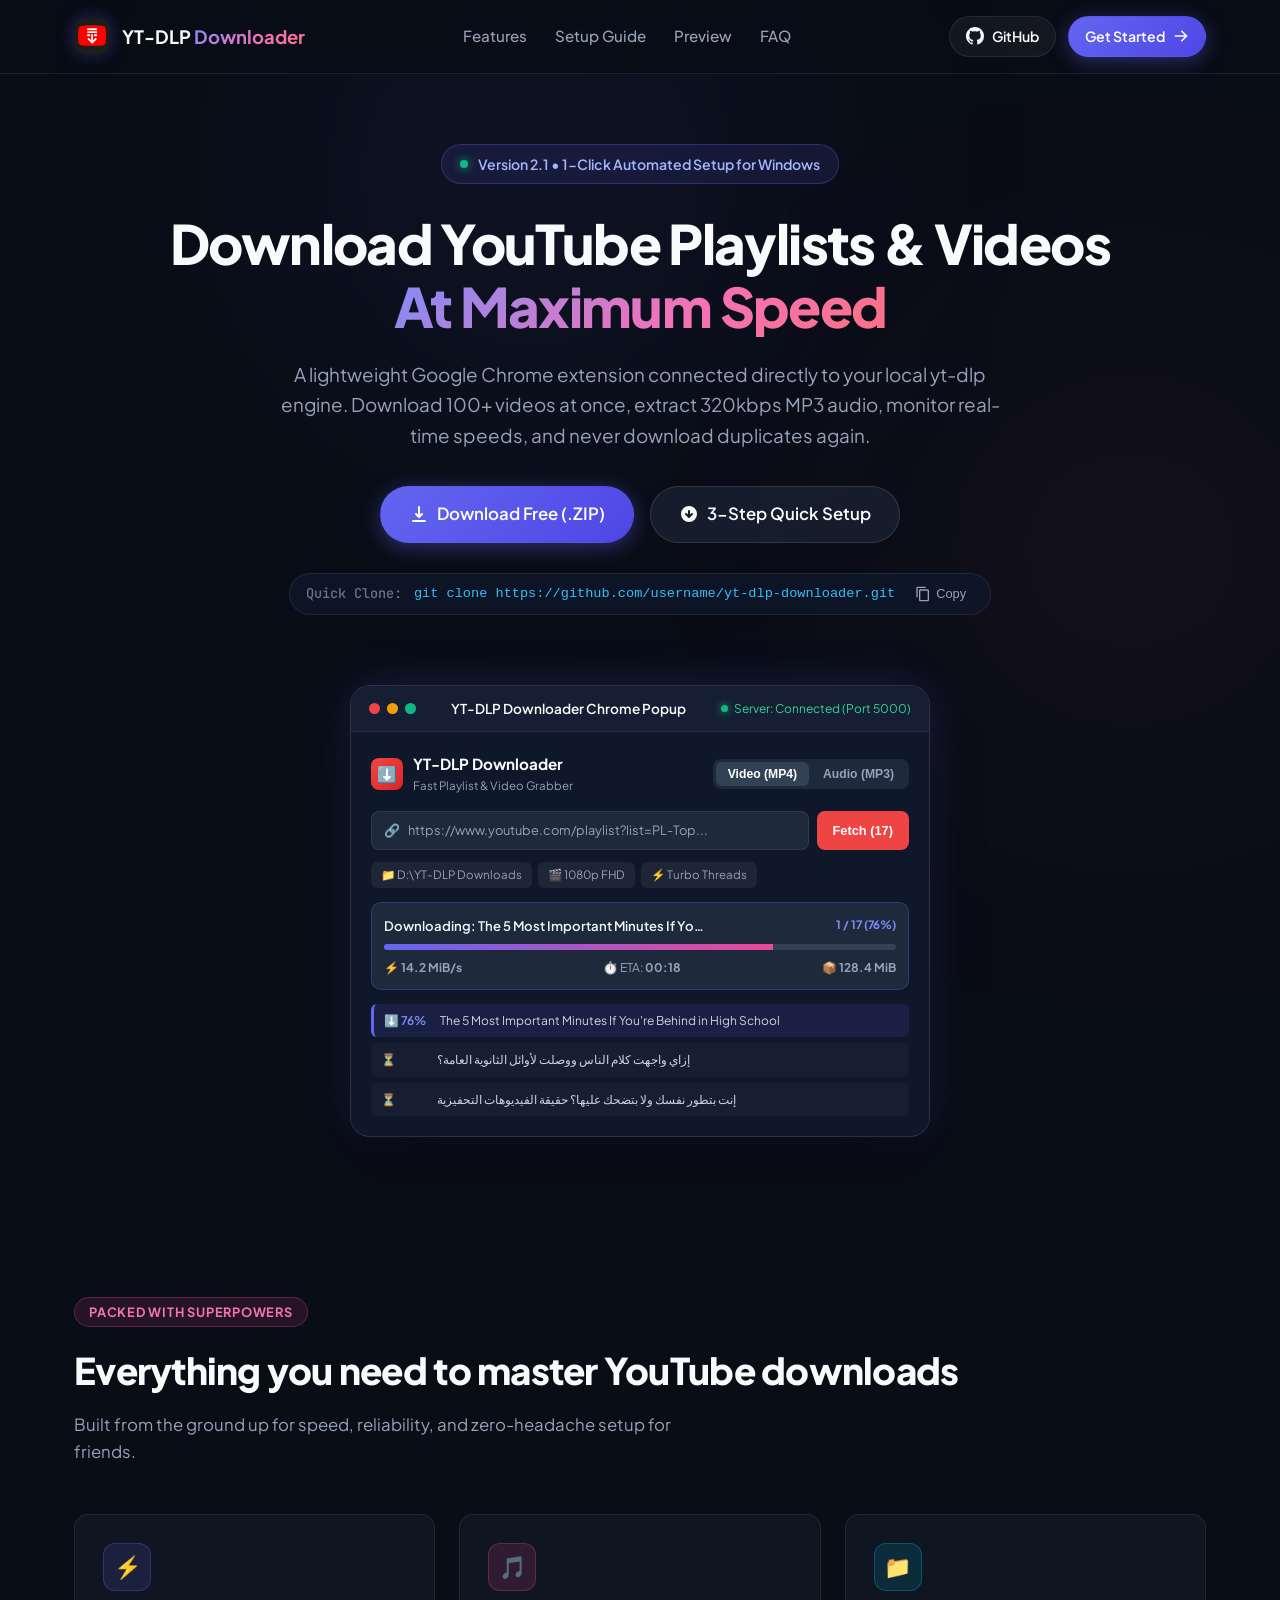
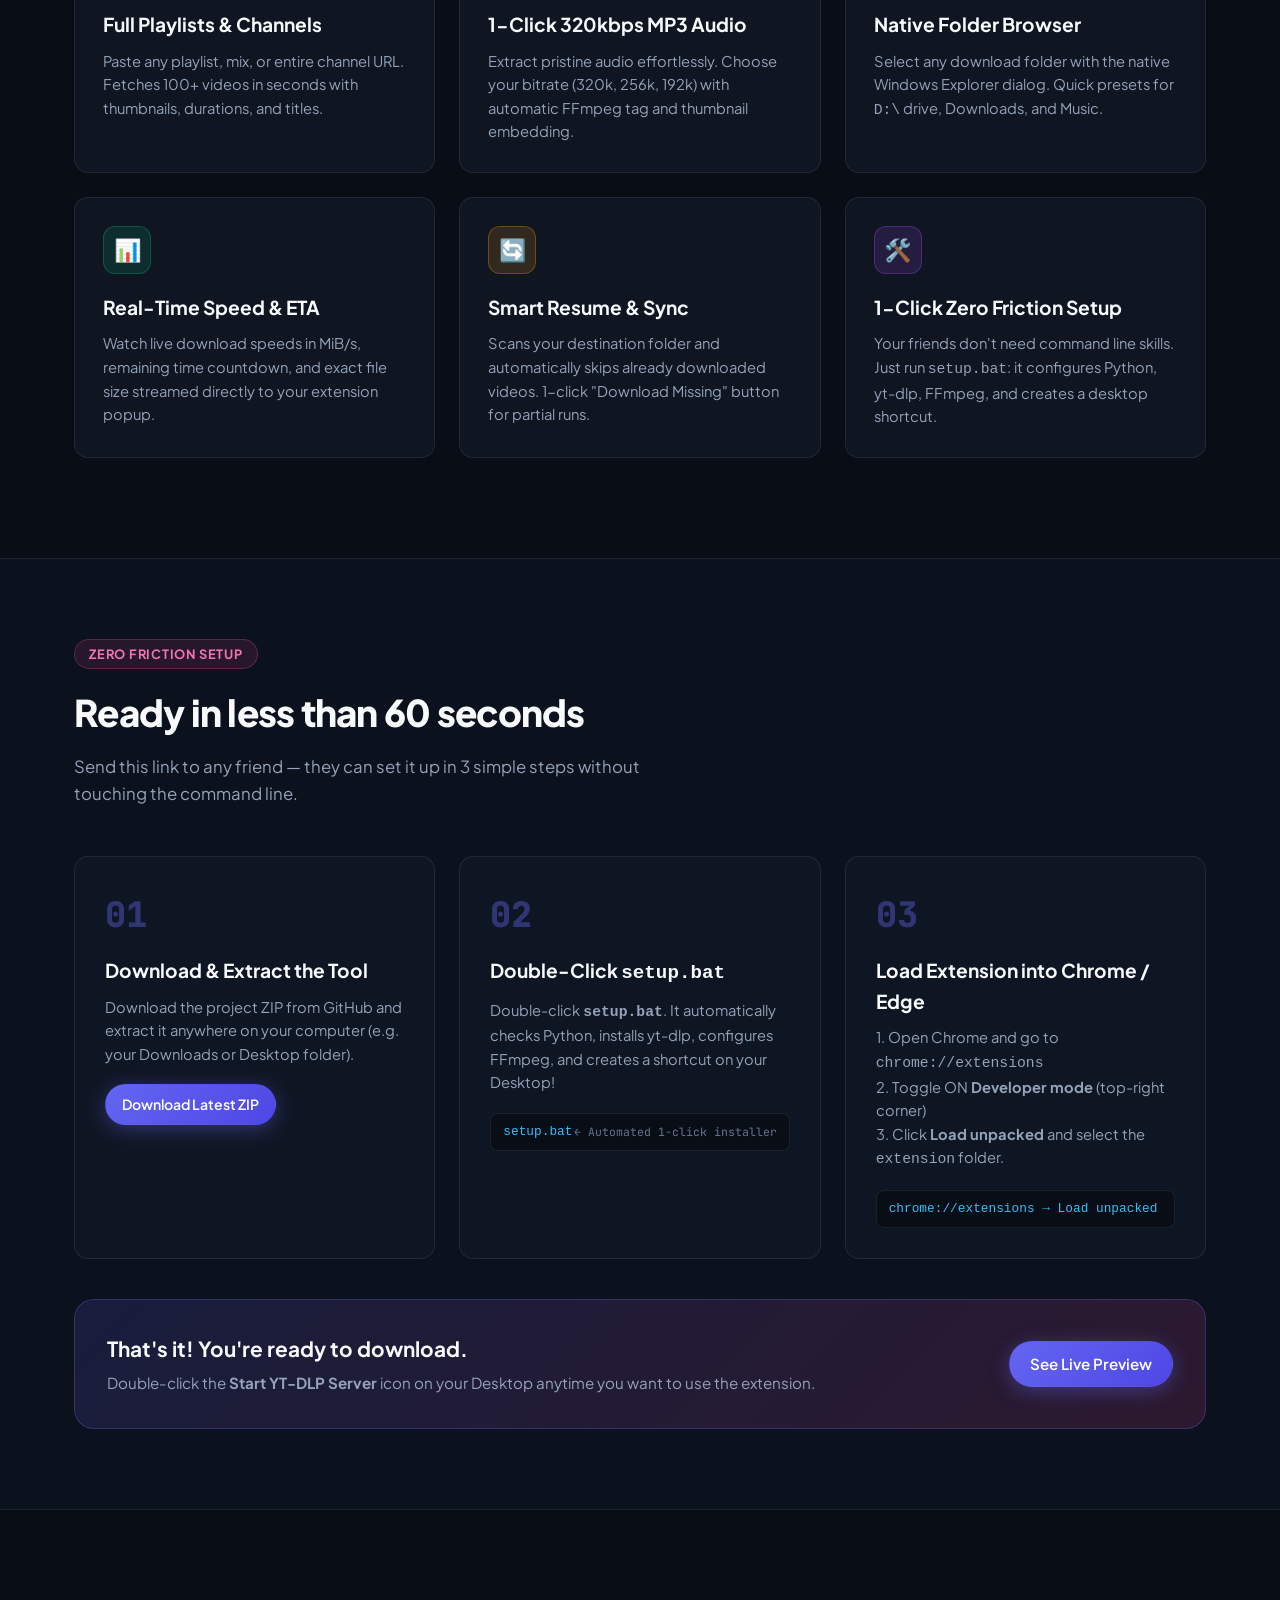
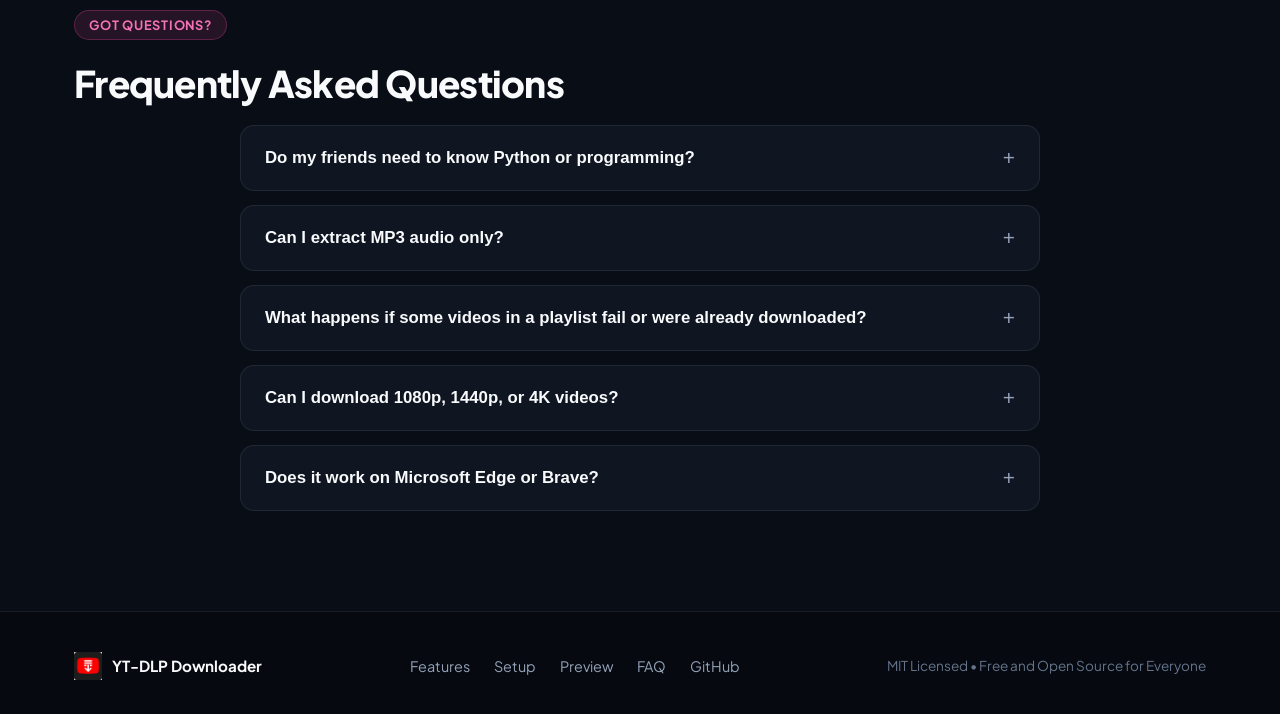
==== website/index.html @ 67b64a3f "feat: Initial release v2.1 with 1-click setup and landing page" ====
<!DOCTYPE html>
<html lang="en">
<head>
  <meta charset="UTF-8">
  <meta name="viewport" content="width=device-width, initial-scale=1.0">
  <title>YT-DLP Downloader - Fast YouTube Playlist & Video Grabber</title>
  <meta name="description" content="A powerful Chrome extension paired with yt-dlp. Single-click audio extraction, 4K video quality, live speed indicators, and smart playlist sync.">
  <link rel="icon" type="image/png" href="assets/logo.png">
  <link rel="preconnect" href="https://fonts.googleapis.com">
  <link rel="preconnect" href="https://fonts.gstatic.com" crossorigin>
  <link href="https://fonts.googleapis.com/css2?family=Plus+Jakarta+Sans:wght@400;500;600;700;800&family=JetBrains+Mono:wght@400;500;600&display=swap" rel="stylesheet">
  <link rel="stylesheet" href="style.css">
</head>
<body>

  <!-- Background Glow FX -->
  <div class="bg-glow bg-glow-1"></div>
  <div class="bg-glow bg-glow-2"></div>

  <!-- Navigation Bar -->
  <header class="navbar">
    <div class="nav-container">
      <a href="#" class="brand">
        <img src="assets/logo.png" alt="YT-DLP Downloader Logo" class="brand-logo">
        <span class="brand-name">YT-DLP <span class="gradient-text">Downloader</span></span>
      </a>

      <nav class="nav-links">
        <a href="#features">Features</a>
        <a href="#setup">Setup Guide</a>
        <a href="#preview">Preview</a>
        <a href="#faq">FAQ</a>
      </nav>

      <div class="nav-actions">
        <a href="https://github.com" target="_blank" class="btn btn-secondary btn-sm" id="githubRepoLink">
          <svg class="icon" viewBox="0 0 24 24" width="18" height="18" fill="currentColor">
            <path d="M12 0C5.37 0 0 5.37 0 12c0 5.31 3.435 9.795 8.205 11.385.6.105.825-.255.825-.57 0-.285-.015-1.23-.015-2.235-3.015.555-3.795-.735-4.035-1.41-.135-.345-.72-1.41-1.23-1.695-.42-.225-1.02-.78-.015-.795.945-.015 1.62.87 1.845 1.23 1.08 1.815 2.805 1.305 3.495.99.105-.78.42-1.305.765-1.605-2.67-.3-5.46-1.335-5.46-5.925 0-1.305.465-2.385 1.23-3.225-.12-.3-.54-1.53.12-3.18 0 0 1.005-.315 3.3 1.23.96-.27 1.98-.405 3-.405s2.04.135 3 .405c2.295-1.56 3.3-1.23 3.3-1.23.66 1.65.24 2.88.12 3.18.765.84 1.23 1.905 1.23 3.225 0 4.605-2.805 5.625-5.475 5.925.435.375.81 1.095.81 2.22 0 1.605-.015 2.895-.015 3.3 0 .315.225.69.825.57A12.02 12.02 0 0024 12c0-6.63-5.37-12-12-12z"/>
          </svg>
          <span>GitHub</span>
        </a>
        <a href="#setup" class="btn btn-primary btn-sm">
          <span>Get Started</span>
          <svg viewBox="0 0 20 20" fill="currentColor" width="16" height="16"><path fill-rule="evenodd" d="M10.293 3.293a1 1 0 011.414 0l6 6a1 1 0 010 1.414l-6 6a1 1 0 01-1.414-1.414L14.586 11H3a1 1 0 110-2h11.586l-4.293-4.293a1 1 0 010-1.414z" clip-rule="evenodd"/></svg>
        </a>
      </div>
    </div>
  </header>

  <!-- Hero Section -->
  <section class="hero-section">
    <div class="hero-container">
      
      <div class="hero-badge">
        <span class="badge-dot"></span>
        <span>Version 2.1 • 1-Click Automated Setup for Windows</span>
      </div>

      <h1 class="hero-title">
        Download YouTube Playlists & Videos <br>
        <span class="gradient-text">At Maximum Speed</span>
      </h1>

      <p class="hero-subtitle">
        A lightweight Google Chrome extension connected directly to your local yt-dlp engine. 
        Download 100+ videos at once, extract 320kbps MP3 audio, monitor real-time speeds, and never download duplicates again.
      </p>

      <div class="hero-cta-group">
        <a href="https://github.com" target="_blank" class="btn btn-primary btn-lg" id="downloadZipBtn">
          <svg viewBox="0 0 20 20" fill="currentColor" width="20" height="20">
            <path fill-rule="evenodd" d="M3 17a1 1 0 011-1h12a1 1 0 110 2H4a1 1 0 01-1-1zm3.293-7.707a1 1 0 011.414 0L9 10.586V3a1 1 0 112 0v7.586l1.293-1.293a1 1 0 111.414 1.414l-3 3a1 1 0 01-1.414 0l-3-3a1 1 0 010-1.414z" clip-rule="evenodd" />
          </svg>
          <span>Download Free (.ZIP)</span>
        </a>

        <a href="#setup" class="btn btn-glass btn-lg">
          <svg viewBox="0 0 20 20" fill="currentColor" width="20" height="20">
            <path fill-rule="evenodd" d="M10 18a8 8 0 100-16 8 8 0 000 16zm1-11a1 1 0 10-2 0v3.586L7.707 9.293a1 1 0 00-1.414 1.414l3 3a1 1 0 001.414 0l3-3a1 1 0 00-1.414-1.414L11 10.586V7z" clip-rule="evenodd"/>
          </svg>
          <span>3-Step Quick Setup</span>
        </a>
      </div>

      <!-- Quick Command Bar -->
      <div class="quick-cmd-box">
        <div class="quick-cmd-label">Quick Clone:</div>
        <code id="cloneCmd">git clone https://github.com/username/yt-dlp-downloader.git</code>
        <button class="copy-btn" onclick="copyText('cloneCmd', this)" title="Copy Command">
          <svg viewBox="0 0 24 24" width="16" height="16" fill="currentColor"><path d="M16 1H4c-1.1 0-2 .9-2 2v14h2V3h12V1zm3 4H8c-1.1 0-2 .9-2 2v14c0 1.1.9 2 2 2h11c1.1 0 2-.9 2-2V7c0-1.1-.9-2-2-2zm0 16H8V7h11v14z"/></svg>
          <span>Copy</span>
        </button>
      </div>

      <!-- Interactive Mockup Card -->
      <div class="mockup-wrapper" id="preview">
        <div class="mockup-frame">
          <div class="mockup-header">
            <div class="frame-dots">
              <span class="dot dot-red"></span>
              <span class="dot dot-yellow"></span>
              <span class="dot dot-green"></span>
            </div>
            <div class="frame-title">YT-DLP Downloader Chrome Popup</div>
            <div class="frame-status">
              <span class="server-status-dot"></span>
              <span>Server: Connected (Port 5000)</span>
            </div>
          </div>

          <div class="mockup-content">
            <!-- Simulated Extension Popup -->
            <div class="extension-sim">
              <!-- Top bar -->
              <div class="sim-top">
                <div class="sim-logo-group">
                  <div class="sim-icon-box">⬇️</div>
                  <div>
                    <div class="sim-brand">YT-DLP Downloader</div>
                    <div class="sim-tagline">Fast Playlist & Video Grabber</div>
                  </div>
                </div>
                <div class="sim-tabs">
                  <button class="sim-tab active" id="simTabVideo" onclick="switchSimMode('video')">Video (MP4)</button>
                  <button class="sim-tab" id="simTabAudio" onclick="switchSimMode('audio')">Audio (MP3)</button>
                </div>
              </div>

              <!-- URL Input Box -->
              <div class="sim-input-row">
                <div class="sim-input">
                  <span class="sim-input-icon">🔗</span>
                  <span class="sim-input-text" id="simUrlText">https://www.youtube.com/playlist?list=PL-Top...</span>
                </div>
                <button class="sim-fetch-btn">Fetch (17)</button>
              </div>

              <!-- Options strip -->
              <div class="sim-options-bar">
                <span class="sim-chip">📁 D:\YT-DLP Downloads</span>
                <span class="sim-chip" id="simFormatChip">🎬 1080p FHD</span>
                <span class="sim-chip">⚡ Turbo Threads</span>
              </div>

              <!-- Active progress card -->
              <div class="sim-active-card">
                <div class="sim-active-header">
                  <div class="sim-active-title" id="simActiveTitle">
                    Downloading: The 5 Most Important Minutes If You're Behind...
                  </div>
                  <div class="sim-active-badge">1 / 17 (76%)</div>
                </div>

                <div class="sim-progress-track">
                  <div class="sim-progress-fill" id="simProgressFill" style="width: 76%;"></div>
                </div>

                <div class="sim-stats-row">
                  <span class="sim-stat">⚡ <strong>14.2 MiB/s</strong></span>
                  <span class="sim-stat">⏱️ ETA: <strong>00:18</strong></span>
                  <span class="sim-stat">📦 <strong>128.4 MiB</strong></span>
                </div>
              </div>

              <!-- Item Queue -->
              <div class="sim-queue">
                <div class="sim-queue-item active">
                  <span class="q-icon">⬇️ 76%</span>
                  <span class="q-title">The 5 Most Important Minutes If You're Behind in High School</span>
                </div>
                <div class="sim-queue-item">
                  <span class="q-icon">⏳</span>
                  <span class="q-title">إزاي واجهت كلام الناس ووصلت لأوائل الثانوية العامة؟</span>
                </div>
                <div class="sim-queue-item">
                  <span class="q-icon">⏳</span>
                  <span class="q-title">إنت بتطور نفسك ولا بتضحك عليها؟ حقيقة الفيديوهات التحفيزية</span>
                </div>
              </div>
            </div>
          </div>
        </div>
      </div>

    </div>
  </section>

  <!-- Features Grid -->
  <section class="features-section" id="features">
    <div class="container">
      <div class="section-badge">Packed with Superpowers</div>
      <h2 class="section-title">Everything you need to master YouTube downloads</h2>
      <p class="section-subtitle">
        Built from the ground up for speed, reliability, and zero-headache setup for friends.
      </p>

      <div class="features-grid">
        <!-- Feature 1 -->
        <div class="feature-card">
          <div class="feature-icon bg-indigo">⚡</div>
          <h3>Full Playlists & Channels</h3>
          <p>
            Paste any playlist, mix, or entire channel URL. Fetches 100+ videos in seconds with thumbnails, durations, and titles.
          </p>
        </div>

        <!-- Feature 2 -->
        <div class="feature-card">
          <div class="feature-icon bg-pink">🎵</div>
          <h3>1-Click 320kbps MP3 Audio</h3>
          <p>
            Extract pristine audio effortlessly. Choose your bitrate (320k, 256k, 192k) with automatic FFmpeg tag and thumbnail embedding.
          </p>
        </div>

        <!-- Feature 3 -->
        <div class="feature-card">
          <div class="feature-icon bg-cyan">📁</div>
          <h3>Native Folder Browser</h3>
          <p>
            Select any download folder with the native Windows Explorer dialog. Quick presets for <code>D:\</code> drive, Downloads, and Music.
          </p>
        </div>

        <!-- Feature 4 -->
        <div class="feature-card">
          <div class="feature-icon bg-emerald">📊</div>
          <h3>Real-Time Speed & ETA</h3>
          <p>
            Watch live download speeds in MiB/s, remaining time countdown, and exact file size streamed directly to your extension popup.
          </p>
        </div>

        <!-- Feature 5 -->
        <div class="feature-card">
          <div class="feature-icon bg-amber">🔄</div>
          <h3>Smart Resume & Sync</h3>
          <p>
            Scans your destination folder and automatically skips already downloaded videos. 1-click "Download Missing" button for partial runs.
          </p>
        </div>

        <!-- Feature 6 -->
        <div class="feature-card">
          <div class="feature-icon bg-purple">🛠️</div>
          <h3>1-Click Zero Friction Setup</h3>
          <p>
            Your friends don't need command line skills. Just run <code>setup.bat</code>: it configures Python, yt-dlp, FFmpeg, and creates a desktop shortcut.
          </p>
        </div>
      </div>
    </div>
  </section>

  <!-- 3-Step Setup Guide -->
  <section class="setup-section" id="setup">
    <div class="container">
      <div class="section-badge">Zero Friction Setup</div>
      <h2 class="section-title">Ready in less than 60 seconds</h2>
      <p class="section-subtitle">
        Send this link to any friend — they can set it up in 3 simple steps without touching the command line.
      </p>

      <div class="setup-steps">
        <!-- Step 1 -->
        <div class="step-card">
          <div class="step-number">01</div>
          <div class="step-content">
            <h3>Download & Extract the Tool</h3>
            <p>
              Download the project ZIP from GitHub and extract it anywhere on your computer (e.g. your Downloads or Desktop folder).
            </p>
            <div class="step-action">
              <a href="https://github.com" target="_blank" class="btn btn-primary btn-sm" id="stepDownloadBtn">
                Download Latest ZIP
              </a>
            </div>
          </div>
        </div>

        <!-- Step 2 -->
        <div class="step-card">
          <div class="step-number">02</div>
          <div class="step-content">
            <h3>Double-Click <code>setup.bat</code></h3>
            <p>
              Double-click <strong><code>setup.bat</code></strong>. It automatically checks Python, installs yt-dlp, configures FFmpeg, and creates a shortcut on your Desktop!
            </p>
            <div class="step-code">
              <code>setup.bat</code>
              <span class="code-comment">← Automated 1-click installer</span>
            </div>
          </div>
        </div>

        <!-- Step 3 -->
        <div class="step-card">
          <div class="step-number">03</div>
          <div class="step-content">
            <h3>Load Extension into Chrome / Edge</h3>
            <p>
              1. Open Chrome and go to <code>chrome://extensions</code><br>
              2. Toggle ON <strong>Developer mode</strong> (top-right corner)<br>
              3. Click <strong>Load unpacked</strong> and select the <code>extension</code> folder.
            </p>
            <div class="step-code">
              <code>chrome://extensions &rarr; Load unpacked</code>
            </div>
          </div>
        </div>
      </div>

      <!-- Ready banner -->
      <div class="ready-banner">
        <div class="ready-text">
          <h3>That's it! You're ready to download.</h3>
          <p>Double-click the <strong>Start YT-DLP Server</strong> icon on your Desktop anytime you want to use the extension.</p>
        </div>
        <div class="ready-cta">
          <a href="#preview" class="btn btn-primary">See Live Preview</a>
        </div>
      </div>
    </div>
  </section>

  <!-- FAQ Section -->
  <section class="faq-section" id="faq">
    <div class="container">
      <div class="section-badge">Got Questions?</div>
      <h2 class="section-title">Frequently Asked Questions</h2>

      <div class="faq-accordion">
        <div class="faq-item">
          <button class="faq-question">
            <span>Do my friends need to know Python or programming?</span>
            <span class="faq-icon">+</span>
          </button>
          <div class="faq-answer">
            <p>
              Not at all! Running <code>setup.bat</code> does everything automatically: installs the required packages, configures yt-dlp, and creates a clean 1-click desktop shortcut.
            </p>
          </div>
        </div>

        <div class="faq-item">
          <button class="faq-question">
            <span>Can I extract MP3 audio only?</span>
            <span class="faq-icon">+</span>
          </button>
          <div class="faq-answer">
            <p>
              Yes! Switch the format to <strong>Audio (MP3)</strong> in the popup. You can choose 320kbps (pristine quality), 256kbps, or 192kbps. The tool uses FFmpeg to extract high-fidelity audio directly.
            </p>
          </div>
        </div>

        <div class="faq-item">
          <button class="faq-question">
            <span>What happens if some videos in a playlist fail or were already downloaded?</span>
            <span class="faq-icon">+</span>
          </button>
          <div class="faq-answer">
            <p>
              The tool automatically detects videos already saved in your chosen folder and skips them instantly. If any videos fail due to connection issues, simply click the <strong>Retry Failed</strong> or <strong>Download Missing</strong> button to fetch only what's missing!
            </p>
          </div>
        </div>

        <div class="faq-item">
          <button class="faq-question">
            <span>Can I download 1080p, 1440p, or 4K videos?</span>
            <span class="faq-icon">+</span>
          </button>
          <div class="faq-answer">
            <p>
              Yes! The <strong>Best Available</strong> quality setting automatically grabs the maximum resolution offered by YouTube, including 1080p 60fps and 4K, merging the highest-quality video and audio streams seamlessly.
            </p>
          </div>
        </div>

        <div class="faq-item">
          <button class="faq-question">
            <span>Does it work on Microsoft Edge or Brave?</span>
            <span class="faq-icon">+</span>
          </button>
          <div class="faq-answer">
            <p>
              Yes! Any Chromium-based browser (Google Chrome, Microsoft Edge, Brave, Opera, Vivaldi) supports loading unpacked Manifest V3 extensions without modification.
            </p>
          </div>
        </div>
      </div>
    </div>
  </section>

  <!-- Footer -->
  <footer class="footer">
    <div class="container footer-container">
      <div class="footer-brand">
        <img src="assets/logo.png" alt="Logo" width="28" height="28">
        <span>YT-DLP Downloader</span>
      </div>
      <div class="footer-links">
        <a href="#features">Features</a>
        <a href="#setup">Setup</a>
        <a href="#preview">Preview</a>
        <a href="#faq">FAQ</a>
        <a href="https://github.com" target="_blank" id="footerGithubLink">GitHub</a>
      </div>
      <div class="footer-copy">
        MIT Licensed • Free and Open Source for Everyone
      </div>
    </div>
  </footer>

  <!-- Toast Notification -->
  <div class="toast" id="toast">Copied to clipboard!</div>

  <script src="app.js"></script>
</body>
</html>
---- website/style.css ----
/* ==========================================================================
   YT-DLP Downloader - Modern Dark Landing Page Stylesheet
   ========================================================================== */

:root {
  --bg-dark: #090d16;
  --bg-card: rgba(18, 24, 38, 0.75);
  --bg-card-hover: rgba(28, 38, 59, 0.85);
  --border-subtle: rgba(255, 255, 255, 0.08);
  --border-hover: rgba(99, 102, 241, 0.4);
  
  --primary: #6366f1;
  --primary-glow: rgba(99, 102, 241, 0.35);
  --secondary: #ec4899;
  --accent-cyan: #06b6d4;
  --accent-green: #10b981;
  
  --text-main: #f8fafc;
  --text-muted: #94a3b8;
  --text-faint: #64748b;
  
  --font-sans: 'Plus Jakarta Sans', -apple-system, BlinkMacSystemFont, "Segoe UI", Roboto, sans-serif;
  --font-mono: 'JetBrains Mono', monospace;
  
  --radius-sm: 8px;
  --radius-md: 14px;
  --radius-lg: 20px;
  --radius-full: 9999px;
}

*, *::before, *::after {
  box-sizing: border-box;
  margin: 0;
  padding: 0;
}

html {
  scroll-behavior: smooth;
  font-size: 16px;
}

body {
  font-family: var(--font-sans);
  background-color: var(--bg-dark);
  color: var(--text-main);
  line-height: 1.6;
  overflow-x: hidden;
  position: relative;
  min-height: 100vh;
}

/* Background Glow Spots */
.bg-glow {
  position: fixed;
  border-radius: 50%;
  filter: blur(140px);
  pointer-events: none;
  z-index: 0;
}
.bg-glow-1 {
  width: 550px;
  height: 550px;
  background: radial-gradient(circle, rgba(99, 102, 241, 0.18), transparent 70%);
  top: -100px;
  left: 20%;
}
.bg-glow-2 {
  width: 500px;
  height: 500px;
  background: radial-gradient(circle, rgba(236, 72, 153, 0.15), transparent 70%);
  top: 300px;
  right: -100px;
}

.container {
  max-width: 1180px;
  margin: 0 auto;
  padding: 0 24px;
  position: relative;
  z-index: 1;
}

/* Typography & Gradient Helpers */
.gradient-text {
  background: linear-gradient(135deg, #818cf8 0%, #f472b6 60%, #fb7185 100%);
  -webkit-background-clip: text;
  -webkit-text-fill-color: transparent;
  display: inline-block;
}

/* Navigation Bar */
.navbar {
  position: sticky;
  top: 0;
  width: 100%;
  backdrop-filter: blur(16px);
  -webkit-backdrop-filter: blur(16px);
  background: rgba(9, 13, 22, 0.75);
  border-bottom: 1px solid var(--border-subtle);
  z-index: 100;
  transition: all 0.3s ease;
}
.nav-container {
  max-width: 1180px;
  margin: 0 auto;
  padding: 16px 24px;
  display: flex;
  align-items: center;
  justify-content: space-between;
}
.brand {
  display: flex;
  align-items: center;
  gap: 12px;
  text-decoration: none;
  color: var(--text-main);
  font-weight: 700;
  font-size: 1.15rem;
}
.brand-logo {
  width: 36px;
  height: 36px;
  border-radius: 10px;
  box-shadow: 0 0 16px var(--primary-glow);
}
.nav-links {
  display: flex;
  gap: 28px;
}
.nav-links a {
  text-decoration: none;
  color: var(--text-muted);
  font-weight: 500;
  font-size: 0.95rem;
  transition: color 0.2s;
}
.nav-links a:hover {
  color: var(--text-main);
}
.nav-actions {
  display: flex;
  align-items: center;
  gap: 12px;
}

/* Buttons */
.btn {
  display: inline-flex;
  align-items: center;
  justify-content: center;
  gap: 8px;
  padding: 10px 20px;
  border-radius: var(--radius-full);
  font-weight: 600;
  font-size: 0.95rem;
  text-decoration: none;
  cursor: pointer;
  transition: all 0.25s cubic-bezier(0.16, 1, 0.3, 1);
  border: 1px solid transparent;
}
.btn-sm {
  padding: 8px 16px;
  font-size: 0.88rem;
}
.btn-lg {
  padding: 14px 28px;
  font-size: 1.05rem;
}
.btn-primary {
  background: linear-gradient(135deg, #6366f1, #4f46e5);
  color: #fff;
  box-shadow: 0 4px 20px rgba(99, 102, 241, 0.4);
}
.btn-primary:hover {
  transform: translateY(-2px);
  box-shadow: 0 8px 28px rgba(99, 102, 241, 0.55);
}
.btn-secondary {
  background: rgba(255, 255, 255, 0.05);
  color: var(--text-main);
  border-color: var(--border-subtle);
}
.btn-secondary:hover {
  background: rgba(255, 255, 255, 0.1);
  border-color: rgba(255, 255, 255, 0.2);
}
.btn-glass {
  background: rgba(30, 41, 59, 0.6);
  backdrop-filter: blur(12px);
  color: var(--text-main);
  border-color: rgba(255, 255, 255, 0.12);
}
.btn-glass:hover {
  background: rgba(45, 60, 85, 0.7);
  transform: translateY(-2px);
}

/* Hero Section */
.hero-section {
  position: relative;
  padding: 70px 24px 60px;
  text-align: center;
  z-index: 1;
}
.hero-container {
  max-width: 960px;
  margin: 0 auto;
}
.hero-badge {
  display: inline-flex;
  align-items: center;
  gap: 10px;
  background: rgba(99, 102, 241, 0.12);
  border: 1px solid rgba(99, 102, 241, 0.3);
  padding: 8px 18px;
  border-radius: var(--radius-full);
  font-size: 0.88rem;
  font-weight: 600;
  color: #a5b4fc;
  margin-bottom: 28px;
}
.badge-dot {
  width: 8px;
  height: 8px;
  background-color: #10b981;
  border-radius: 50%;
  box-shadow: 0 0 10px #10b981;
  animation: pulse 2s infinite;
}
@keyframes pulse {
  0%, 100% { opacity: 1; transform: scale(1); }
  50% { opacity: 0.4; transform: scale(0.85); }
}

.hero-title {
  font-size: 3.4rem;
  line-height: 1.15;
  font-weight: 800;
  letter-spacing: -0.03em;
  margin-bottom: 22px;
}
.hero-subtitle {
  font-size: 1.18rem;
  color: var(--text-muted);
  max-width: 720px;
  margin: 0 auto 36px;
  font-weight: 400;
}
.hero-cta-group {
  display: flex;
  align-items: center;
  justify-content: center;
  gap: 16px;
  flex-wrap: wrap;
  margin-bottom: 30px;
}

/* Quick Clone Bar */
.quick-cmd-box {
  display: inline-flex;
  align-items: center;
  gap: 12px;
  background: rgba(15, 23, 42, 0.85);
  border: 1px solid var(--border-subtle);
  border-radius: var(--radius-full);
  padding: 8px 16px;
  font-family: var(--font-mono);
  font-size: 0.85rem;
  color: var(--text-muted);
  margin-bottom: 50px;
}
.quick-cmd-label {
  color: var(--text-faint);
  font-weight: 500;
}
.quick-cmd-box code {
  color: #38bdf8;
}
.copy-btn {
  background: transparent;
  border: none;
  color: var(--text-muted);
  cursor: pointer;
  display: flex;
  align-items: center;
  gap: 5px;
  font-size: 0.8rem;
  padding: 4px 8px;
  border-radius: var(--radius-sm);
  transition: all 0.2s;
}
.copy-btn:hover {
  background: rgba(255, 255, 255, 0.1);
  color: #fff;
}

/* Mockup Frame */
.mockup-wrapper {
  margin-top: 20px;
  position: relative;
  max-width: 580px;
  margin-left: auto;
  margin-right: auto;
}
.mockup-frame {
  background: #0f1626;
  border: 1px solid rgba(255, 255, 255, 0.12);
  border-radius: var(--radius-lg);
  box-shadow: 0 25px 60px -15px rgba(0, 0, 0, 0.75), 0 0 50px -10px var(--primary-glow);
  overflow: hidden;
  text-align: left;
}
.mockup-header {
  background: #151e32;
  padding: 12px 18px;
  display: flex;
  align-items: center;
  justify-content: space-between;
  border-bottom: 1px solid var(--border-subtle);
  font-size: 0.82rem;
  color: var(--text-muted);
}
.frame-dots {
  display: flex;
  gap: 7px;
}
.dot {
  width: 11px;
  height: 11px;
  border-radius: 50%;
}
.dot-red { background-color: #ef4444; }
.dot-yellow { background-color: #f59e0b; }
.dot-green { background-color: #10b981; }

.frame-title {
  font-weight: 600;
  color: var(--text-main);
  font-size: 0.85rem;
}
.frame-status {
  display: flex;
  align-items: center;
  gap: 6px;
  font-size: 0.75rem;
  color: #34d399;
}
.server-status-dot {
  width: 7px;
  height: 7px;
  background-color: #10b981;
  border-radius: 50%;
  box-shadow: 0 0 8px #10b981;
}

/* Simulated Popup UI */
.mockup-content {
  padding: 20px;
  background: #0f172a;
}
.sim-top {
  display: flex;
  align-items: center;
  justify-content: space-between;
  margin-bottom: 16px;
}
.sim-logo-group {
  display: flex;
  align-items: center;
  gap: 10px;
}
.sim-icon-box {
  width: 32px;
  height: 32px;
  background: linear-gradient(135deg, #ef4444, #dc2626);
  border-radius: 8px;
  display: flex;
  align-items: center;
  justify-content: center;
  font-size: 16px;
}
.sim-brand {
  font-weight: 700;
  font-size: 0.95rem;
  color: #fff;
}
.sim-tagline {
  font-size: 0.72rem;
  color: var(--text-muted);
}
.sim-tabs {
  display: flex;
  background: #1e293b;
  padding: 3px;
  border-radius: 8px;
  gap: 2px;
}
.sim-tab {
  background: transparent;
  border: none;
  color: var(--text-muted);
  padding: 5px 12px;
  border-radius: 6px;
  font-size: 0.76rem;
  font-weight: 600;
  cursor: pointer;
  transition: all 0.2s;
}
.sim-tab.active {
  background: #334155;
  color: #fff;
}

.sim-input-row {
  display: flex;
  gap: 8px;
  margin-bottom: 12px;
}
.sim-input {
  flex: 1;
  background: #1e293b;
  border: 1px solid rgba(255, 255, 255, 0.08);
  border-radius: 8px;
  padding: 8px 12px;
  display: flex;
  align-items: center;
  gap: 8px;
  font-size: 0.8rem;
  color: #94a3b8;
  overflow: hidden;
  white-space: nowrap;
}
.sim-fetch-btn {
  background: #ef4444;
  color: #fff;
  border: none;
  padding: 0 16px;
  border-radius: 8px;
  font-weight: 600;
  font-size: 0.8rem;
  cursor: pointer;
}

.sim-options-bar {
  display: flex;
  gap: 6px;
  margin-bottom: 14px;
  flex-wrap: wrap;
}
.sim-chip {
  background: rgba(255, 255, 255, 0.06);
  padding: 4px 10px;
  border-radius: 6px;
  font-size: 0.72rem;
  color: var(--text-muted);
}

.sim-active-card {
  background: #1e293b;
  border: 1px solid rgba(99, 102, 241, 0.3);
  border-radius: 10px;
  padding: 12px;
  margin-bottom: 14px;
}
.sim-active-header {
  display: flex;
  justify-content: space-between;
  align-items: center;
  margin-bottom: 8px;
}
.sim-active-title {
  font-size: 0.82rem;
  font-weight: 600;
  color: #f1f5f9;
  white-space: nowrap;
  overflow: hidden;
  text-overflow: ellipsis;
  max-width: 320px;
}
.sim-active-badge {
  font-size: 0.72rem;
  color: #818cf8;
  font-weight: 700;
}
.sim-progress-track {
  height: 6px;
  background: #334155;
  border-radius: 4px;
  overflow: hidden;
  margin-bottom: 8px;
}
.sim-progress-fill {
  height: 100%;
  background: linear-gradient(90deg, #6366f1, #ec4899);
  transition: width 0.4s ease;
}
.sim-stats-row {
  display: flex;
  justify-content: space-between;
  font-size: 0.75rem;
  color: var(--text-muted);
}

.sim-queue {
  display: flex;
  flex-direction: column;
  gap: 6px;
}
.sim-queue-item {
  display: flex;
  align-items: center;
  gap: 8px;
  background: rgba(255, 255, 255, 0.03);
  padding: 7px 10px;
  border-radius: 6px;
  font-size: 0.75rem;
}
.sim-queue-item.active {
  background: rgba(99, 102, 241, 0.12);
  border-left: 3px solid #6366f1;
}
.q-icon {
  font-size: 0.75rem;
  font-weight: 600;
  color: #818cf8;
  min-width: 48px;
}
.q-title {
  white-space: nowrap;
  overflow: hidden;
  text-overflow: ellipsis;
  color: #cbd5e1;
}

/* Features Section */
.features-section {
  padding: 100px 0;
  position: relative;
}
.section-badge {
  display: inline-block;
  background: rgba(236, 72, 153, 0.12);
  border: 1px solid rgba(236, 72, 153, 0.3);
  color: #f472b6;
  font-size: 0.8rem;
  font-weight: 700;
  text-transform: uppercase;
  letter-spacing: 0.06em;
  padding: 4px 14px;
  border-radius: var(--radius-full);
  margin-bottom: 14px;
}
.section-title {
  font-size: 2.3rem;
  font-weight: 800;
  letter-spacing: -0.02em;
  margin-bottom: 12px;
}
.section-subtitle {
  font-size: 1.05rem;
  color: var(--text-muted);
  max-width: 600px;
  margin-bottom: 48px;
}

.features-grid {
  display: grid;
  grid-template-columns: repeat(auto-fit, minmax(320px, 1fr));
  gap: 24px;
}
.feature-card {
  background: var(--bg-card);
  border: 1px solid var(--border-subtle);
  border-radius: var(--radius-md);
  padding: 28px;
  transition: all 0.3s ease;
}
.feature-card:hover {
  background: var(--bg-card-hover);
  border-color: var(--border-hover);
  transform: translateY(-4px);
  box-shadow: 0 12px 30px rgba(0, 0, 0, 0.35);
}
.feature-icon {
  width: 48px;
  height: 48px;
  border-radius: 12px;
  display: flex;
  align-items: center;
  justify-content: center;
  font-size: 22px;
  margin-bottom: 18px;
}
.bg-indigo { background: rgba(99, 102, 241, 0.15); border: 1px solid rgba(99, 102, 241, 0.3); }
.bg-pink { background: rgba(236, 72, 153, 0.15); border: 1px solid rgba(236, 72, 153, 0.3); }
.bg-cyan { background: rgba(6, 182, 212, 0.15); border: 1px solid rgba(6, 182, 212, 0.3); }
.bg-emerald { background: rgba(16, 185, 129, 0.15); border: 1px solid rgba(16, 185, 129, 0.3); }
.bg-amber { background: rgba(245, 158, 11, 0.15); border: 1px solid rgba(245, 158, 11, 0.3); }
.bg-purple { background: rgba(168, 85, 247, 0.15); border: 1px solid rgba(168, 85, 247, 0.3); }

.feature-card h3 {
  font-size: 1.2rem;
  font-weight: 700;
  margin-bottom: 10px;
  color: var(--text-main);
}
.feature-card p {
  font-size: 0.92rem;
  color: var(--text-muted);
  line-height: 1.6;
}

/* Setup Steps */
.setup-section {
  padding: 80px 0;
  background: rgba(15, 23, 42, 0.4);
  border-top: 1px solid var(--border-subtle);
  border-bottom: 1px solid var(--border-subtle);
}
.setup-steps {
  display: grid;
  grid-template-columns: repeat(auto-fit, minmax(300px, 1fr));
  gap: 24px;
  margin-bottom: 40px;
}
.step-card {
  background: var(--bg-card);
  border: 1px solid var(--border-subtle);
  border-radius: var(--radius-md);
  padding: 30px;
  position: relative;
  transition: all 0.3s;
}
.step-card:hover {
  border-color: rgba(99, 102, 241, 0.4);
}
.step-number {
  font-family: var(--font-mono);
  font-size: 2.2rem;
  font-weight: 800;
  color: rgba(99, 102, 241, 0.4);
  margin-bottom: 12px;
}
.step-content h3 {
  font-size: 1.2rem;
  margin-bottom: 10px;
}
.step-content p {
  font-size: 0.92rem;
  color: var(--text-muted);
  margin-bottom: 18px;
}
.step-code {
  background: #090d16;
  border: 1px solid var(--border-subtle);
  padding: 8px 12px;
  border-radius: 8px;
  font-family: var(--font-mono);
  font-size: 0.8rem;
  display: flex;
  align-items: center;
  justify-content: space-between;
}
.step-code code {
  color: #38bdf8;
}
.code-comment {
  color: var(--text-faint);
  font-size: 0.72rem;
}

/* Ready Banner */
.ready-banner {
  background: linear-gradient(135deg, rgba(99, 102, 241, 0.15), rgba(236, 72, 153, 0.15));
  border: 1px solid rgba(99, 102, 241, 0.3);
  border-radius: var(--radius-lg);
  padding: 32px;
  display: flex;
  align-items: center;
  justify-content: space-between;
  flex-wrap: wrap;
  gap: 20px;
}
.ready-text h3 {
  font-size: 1.3rem;
  margin-bottom: 6px;
}
.ready-text p {
  color: var(--text-muted);
  font-size: 0.95rem;
}

/* FAQ Accordion */
.faq-section {
  padding: 100px 0;
}
.faq-accordion {
  max-width: 800px;
  margin: 0 auto;
  display: flex;
  flex-direction: column;
  gap: 14px;
}
.faq-item {
  background: var(--bg-card);
  border: 1px solid var(--border-subtle);
  border-radius: var(--radius-md);
  overflow: hidden;
  transition: all 0.25s;
}
.faq-item:hover {
  border-color: rgba(255, 255, 255, 0.15);
}
.faq-question {
  width: 100%;
  background: transparent;
  border: none;
  padding: 20px 24px;
  display: flex;
  align-items: center;
  justify-content: space-between;
  text-align: left;
  font-size: 1.05rem;
  font-weight: 600;
  color: var(--text-main);
  cursor: pointer;
}
.faq-icon {
  font-size: 1.3rem;
  font-weight: 400;
  color: var(--text-muted);
  transition: transform 0.25s ease;
}
.faq-answer {
  max-height: 0;
  overflow: hidden;
  transition: max-height 0.3s ease, padding 0.3s ease;
  padding: 0 24px;
  color: var(--text-muted);
  font-size: 0.95rem;
  line-height: 1.6;
}
.faq-item.open .faq-answer {
  max-height: 300px;
  padding-bottom: 20px;
}
.faq-item.open .faq-icon {
  transform: rotate(45deg);
  color: var(--primary);
}

/* Footer */
.footer {
  padding: 40px 0;
  border-top: 1px solid var(--border-subtle);
  background: #060910;
}
.footer-container {
  display: flex;
  align-items: center;
  justify-content: space-between;
  flex-wrap: wrap;
  gap: 20px;
}
.footer-brand {
  display: flex;
  align-items: center;
  gap: 10px;
  font-weight: 700;
  font-size: 0.95rem;
}
.footer-links {
  display: flex;
  gap: 24px;
}
.footer-links a {
  text-decoration: none;
  color: var(--text-muted);
  font-size: 0.9rem;
  transition: color 0.2s;
}
.footer-links a:hover {
  color: #fff;
}
.footer-copy {
  color: var(--text-faint);
  font-size: 0.85rem;
}

/* Toast */
.toast {
  position: fixed;
  bottom: 28px;
  right: 28px;
  background: #1e293b;
  border: 1px solid #6366f1;
  color: #fff;
  padding: 12px 20px;
  border-radius: var(--radius-full);
  font-size: 0.88rem;
  box-shadow: 0 10px 25px rgba(0, 0, 0, 0.5);
  opacity: 0;
  transform: translateY(20px);
  transition: all 0.3s cubic-bezier(0.16, 1, 0.3, 1);
  pointer-events: none;
  z-index: 1000;
}
.toast.show {
  opacity: 1;
  transform: translateY(0);
}

/* Responsive */
@media (max-width: 768px) {
  .hero-title {
    font-size: 2.3rem;
  }
  .nav-links {
    display: none;
  }
  .footer-container {
    flex-direction: column;
    text-align: center;
  }
}
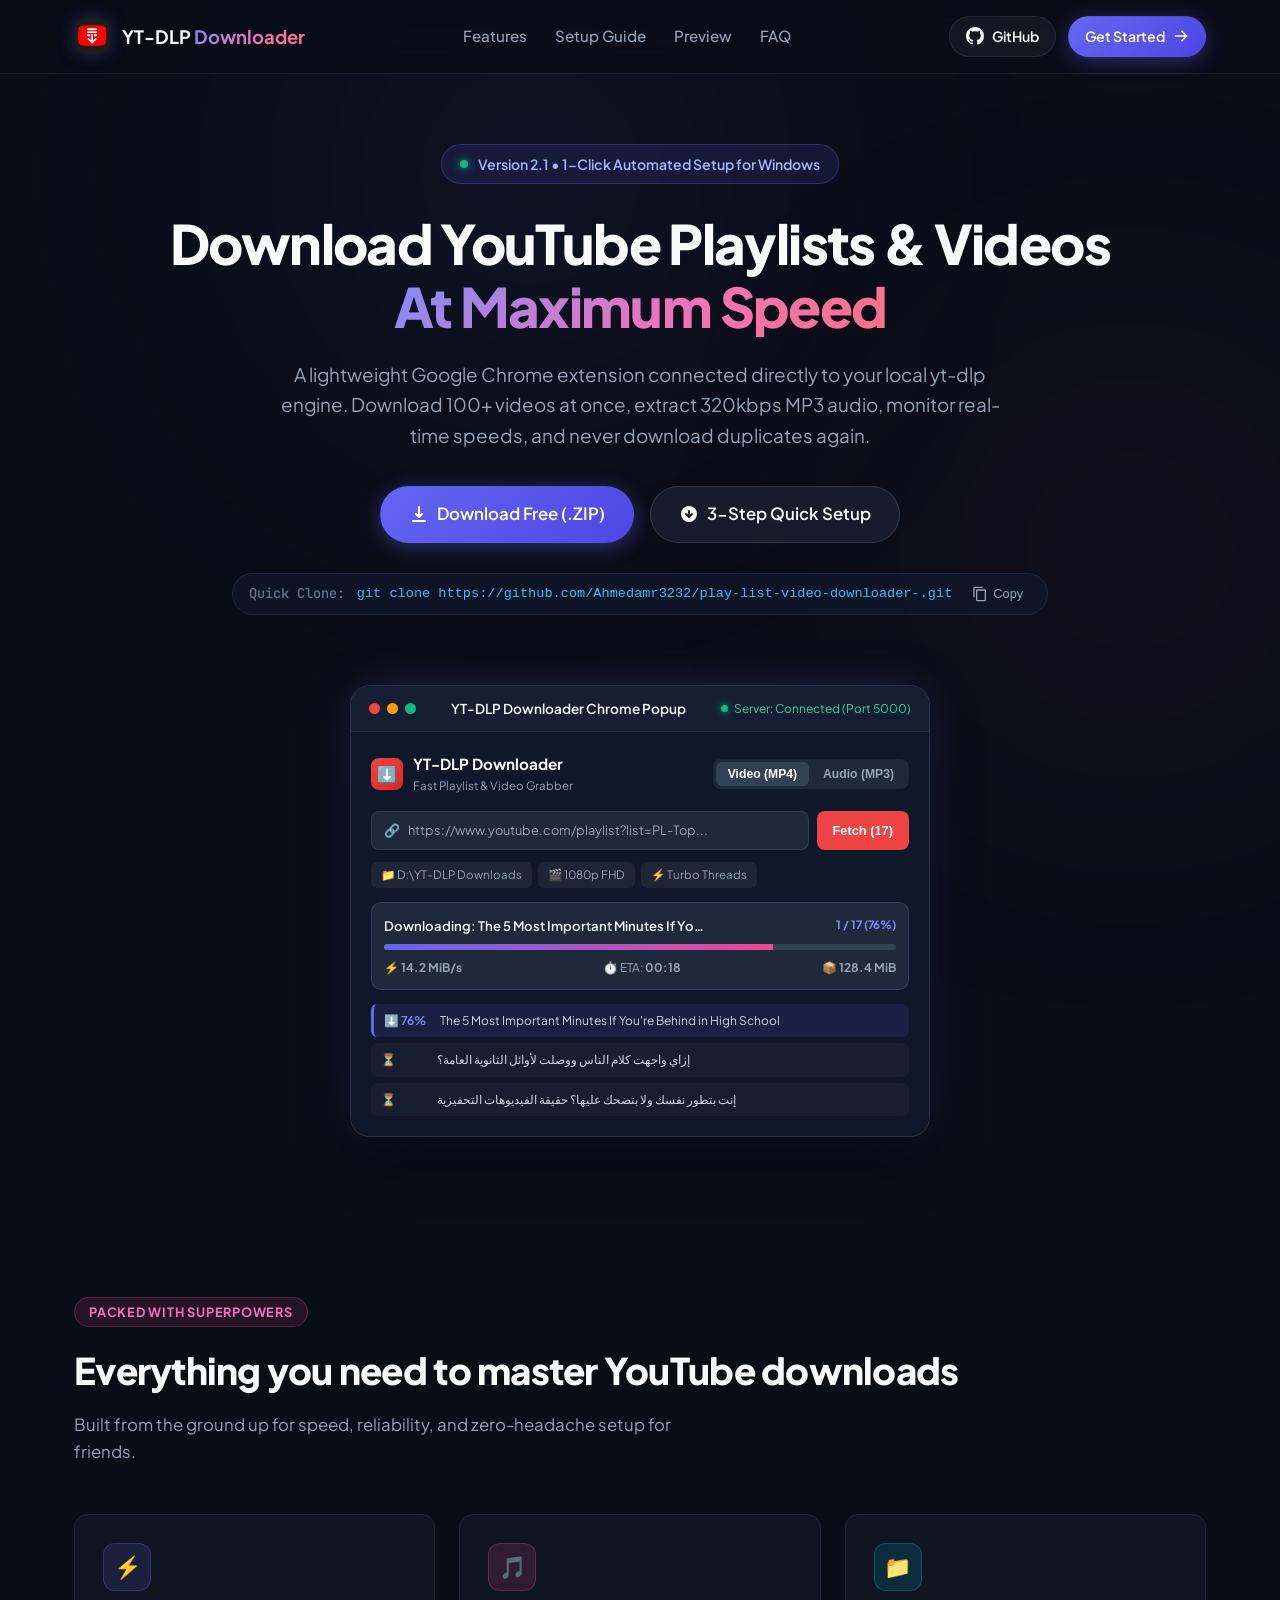
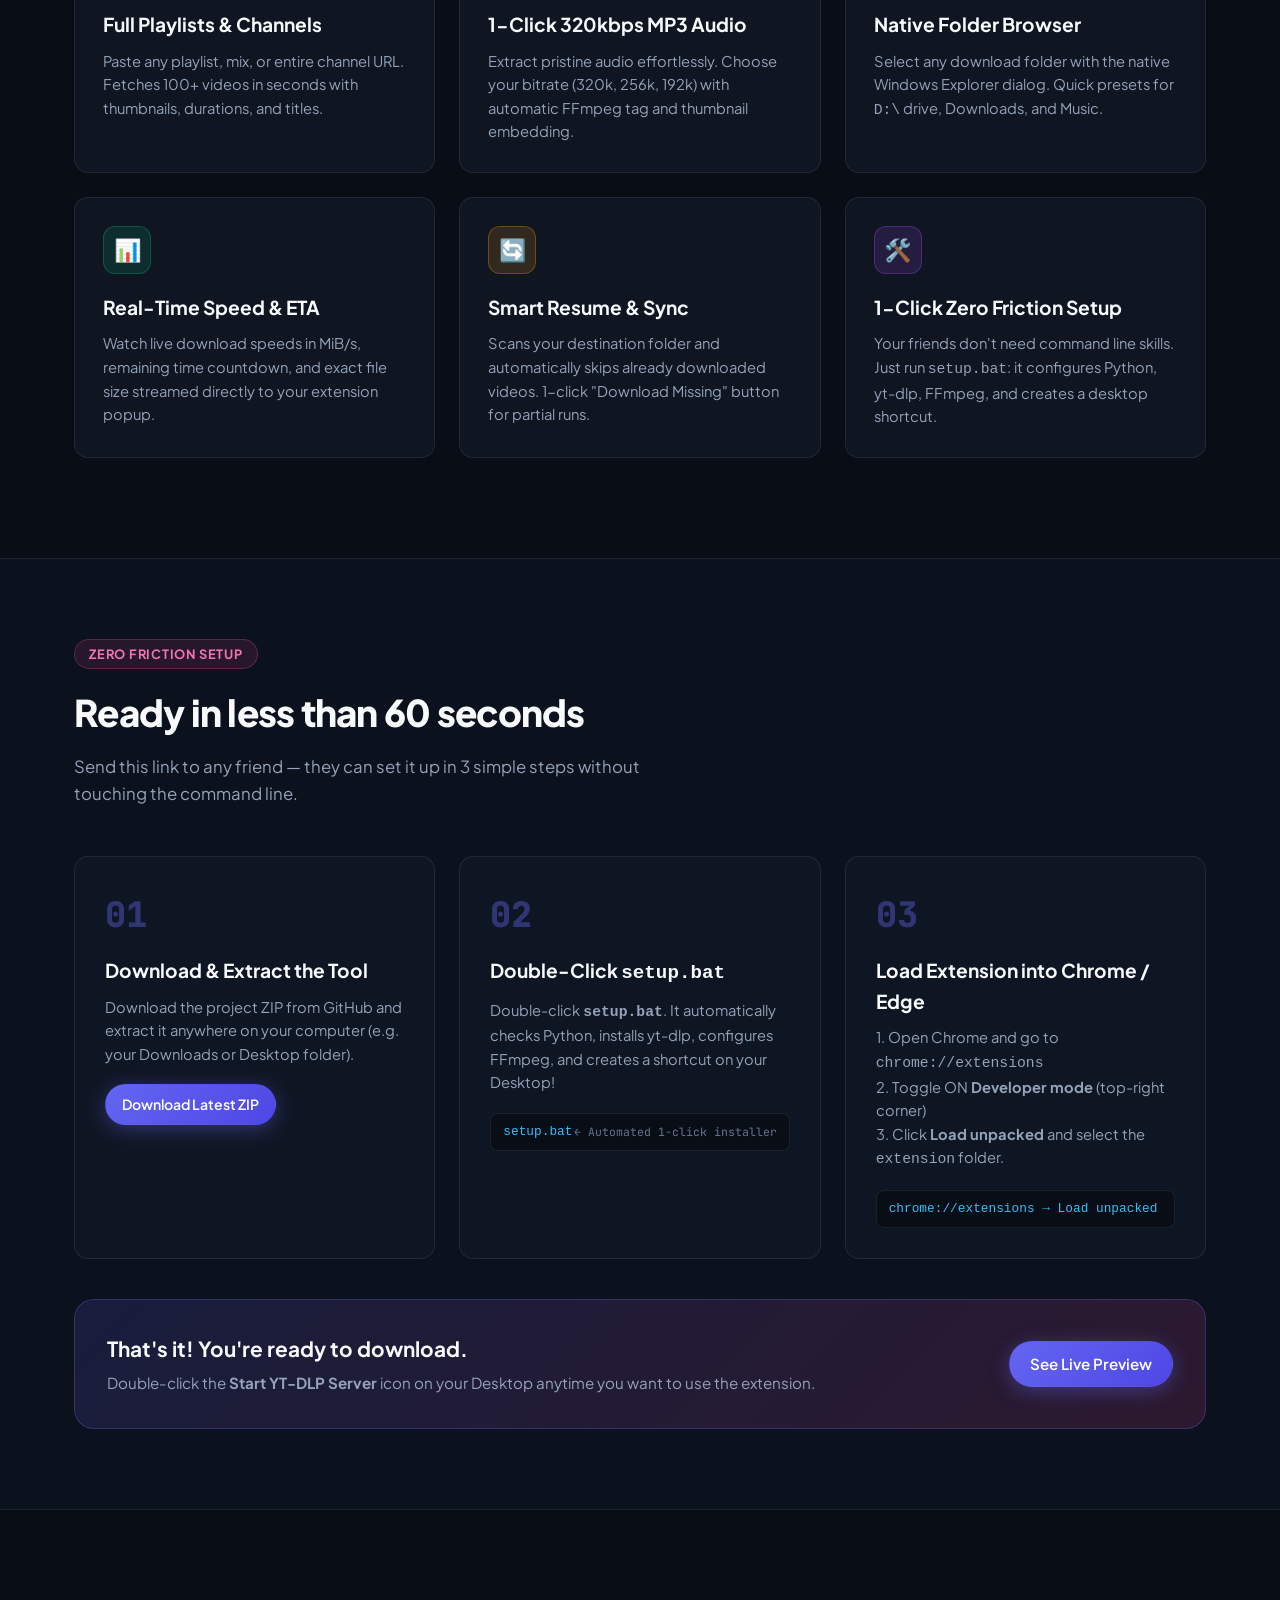
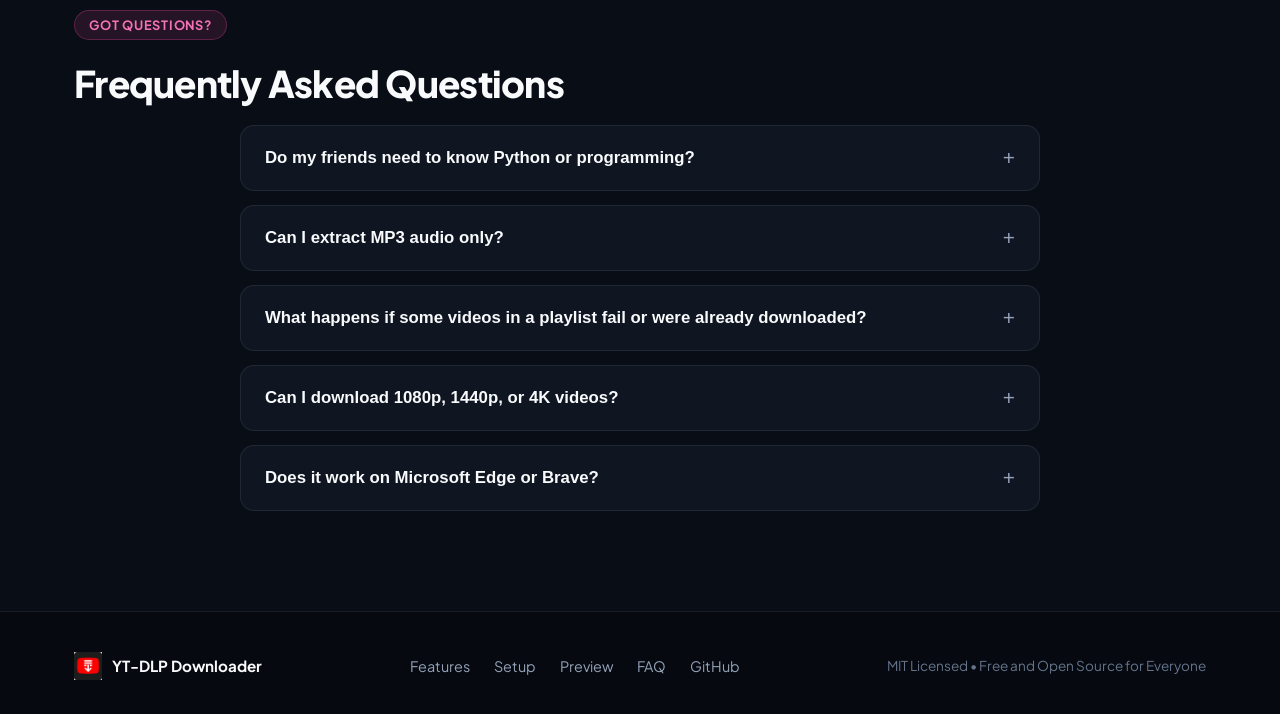
==== commit ff02efa0: "chore: Link to Ahmedamr3232/play-list-video-downloader-" ====
--- a/website/index.html
+++ b/website/index.html
@@ -33,7 +33,7 @@
       </nav>
 
       <div class="nav-actions">
-        <a href="https://github.com" target="_blank" class="btn btn-secondary btn-sm" id="githubRepoLink">
+        <a href="https://github.com/Ahmedamr3232/play-list-video-downloader-" target="_blank" class="btn btn-secondary btn-sm" id="githubRepoLink">
           <svg class="icon" viewBox="0 0 24 24" width="18" height="18" fill="currentColor">
             <path d="M12 0C5.37 0 0 5.37 0 12c0 5.31 3.435 9.795 8.205 11.385.6.105.825-.255.825-.57 0-.285-.015-1.23-.015-2.235-3.015.555-3.795-.735-4.035-1.41-.135-.345-.72-1.41-1.23-1.695-.42-.225-1.02-.78-.015-.795.945-.015 1.62.87 1.845 1.23 1.08 1.815 2.805 1.305 3.495.99.105-.78.42-1.305.765-1.605-2.67-.3-5.46-1.335-5.46-5.925 0-1.305.465-2.385 1.23-3.225-.12-.3-.54-1.53.12-3.18 0 0 1.005-.315 3.3 1.23.96-.27 1.98-.405 3-.405s2.04.135 3 .405c2.295-1.56 3.3-1.23 3.3-1.23.66 1.65.24 2.88.12 3.18.765.84 1.23 1.905 1.23 3.225 0 4.605-2.805 5.625-5.475 5.925.435.375.81 1.095.81 2.22 0 1.605-.015 2.895-.015 3.3 0 .315.225.69.825.57A12.02 12.02 0 0024 12c0-6.63-5.37-12-12-12z"/>
           </svg>
@@ -67,7 +67,7 @@
       </p>
 
       <div class="hero-cta-group">
-        <a href="https://github.com" target="_blank" class="btn btn-primary btn-lg" id="downloadZipBtn">
+        <a href="https://github.com/Ahmedamr3232/play-list-video-downloader-/archive/refs/heads/main.zip" class="btn btn-primary btn-lg" id="downloadZipBtn">
           <svg viewBox="0 0 20 20" fill="currentColor" width="20" height="20">
             <path fill-rule="evenodd" d="M3 17a1 1 0 011-1h12a1 1 0 110 2H4a1 1 0 01-1-1zm3.293-7.707a1 1 0 011.414 0L9 10.586V3a1 1 0 112 0v7.586l1.293-1.293a1 1 0 111.414 1.414l-3 3a1 1 0 01-1.414 0l-3-3a1 1 0 010-1.414z" clip-rule="evenodd" />
           </svg>
@@ -85,7 +85,7 @@
       <!-- Quick Command Bar -->
       <div class="quick-cmd-box">
         <div class="quick-cmd-label">Quick Clone:</div>
-        <code id="cloneCmd">git clone https://github.com/username/yt-dlp-downloader.git</code>
+        <code id="cloneCmd">git clone https://github.com/Ahmedamr3232/play-list-video-downloader-.git</code>
         <button class="copy-btn" onclick="copyText('cloneCmd', this)" title="Copy Command">
           <svg viewBox="0 0 24 24" width="16" height="16" fill="currentColor"><path d="M16 1H4c-1.1 0-2 .9-2 2v14h2V3h12V1zm3 4H8c-1.1 0-2 .9-2 2v14c0 1.1.9 2 2 2h11c1.1 0 2-.9 2-2V7c0-1.1-.9-2-2-2zm0 16H8V7h11v14z"/></svg>
           <span>Copy</span>
@@ -271,7 +271,7 @@
               Download the project ZIP from GitHub and extract it anywhere on your computer (e.g. your Downloads or Desktop folder).
             </p>
             <div class="step-action">
-              <a href="https://github.com" target="_blank" class="btn btn-primary btn-sm" id="stepDownloadBtn">
+              <a href="https://github.com/Ahmedamr3232/play-list-video-downloader-/archive/refs/heads/main.zip" class="btn btn-primary btn-sm" id="stepDownloadBtn">
                 Download Latest ZIP
               </a>
             </div>
@@ -405,7 +405,7 @@
         <a href="#setup">Setup</a>
         <a href="#preview">Preview</a>
         <a href="#faq">FAQ</a>
-        <a href="https://github.com" target="_blank" id="footerGithubLink">GitHub</a>
+        <a href="https://github.com/Ahmedamr3232/play-list-video-downloader-" target="_blank" id="footerGithubLink">GitHub</a>
       </div>
       <div class="footer-copy">
         MIT Licensed • Free and Open Source for Everyone
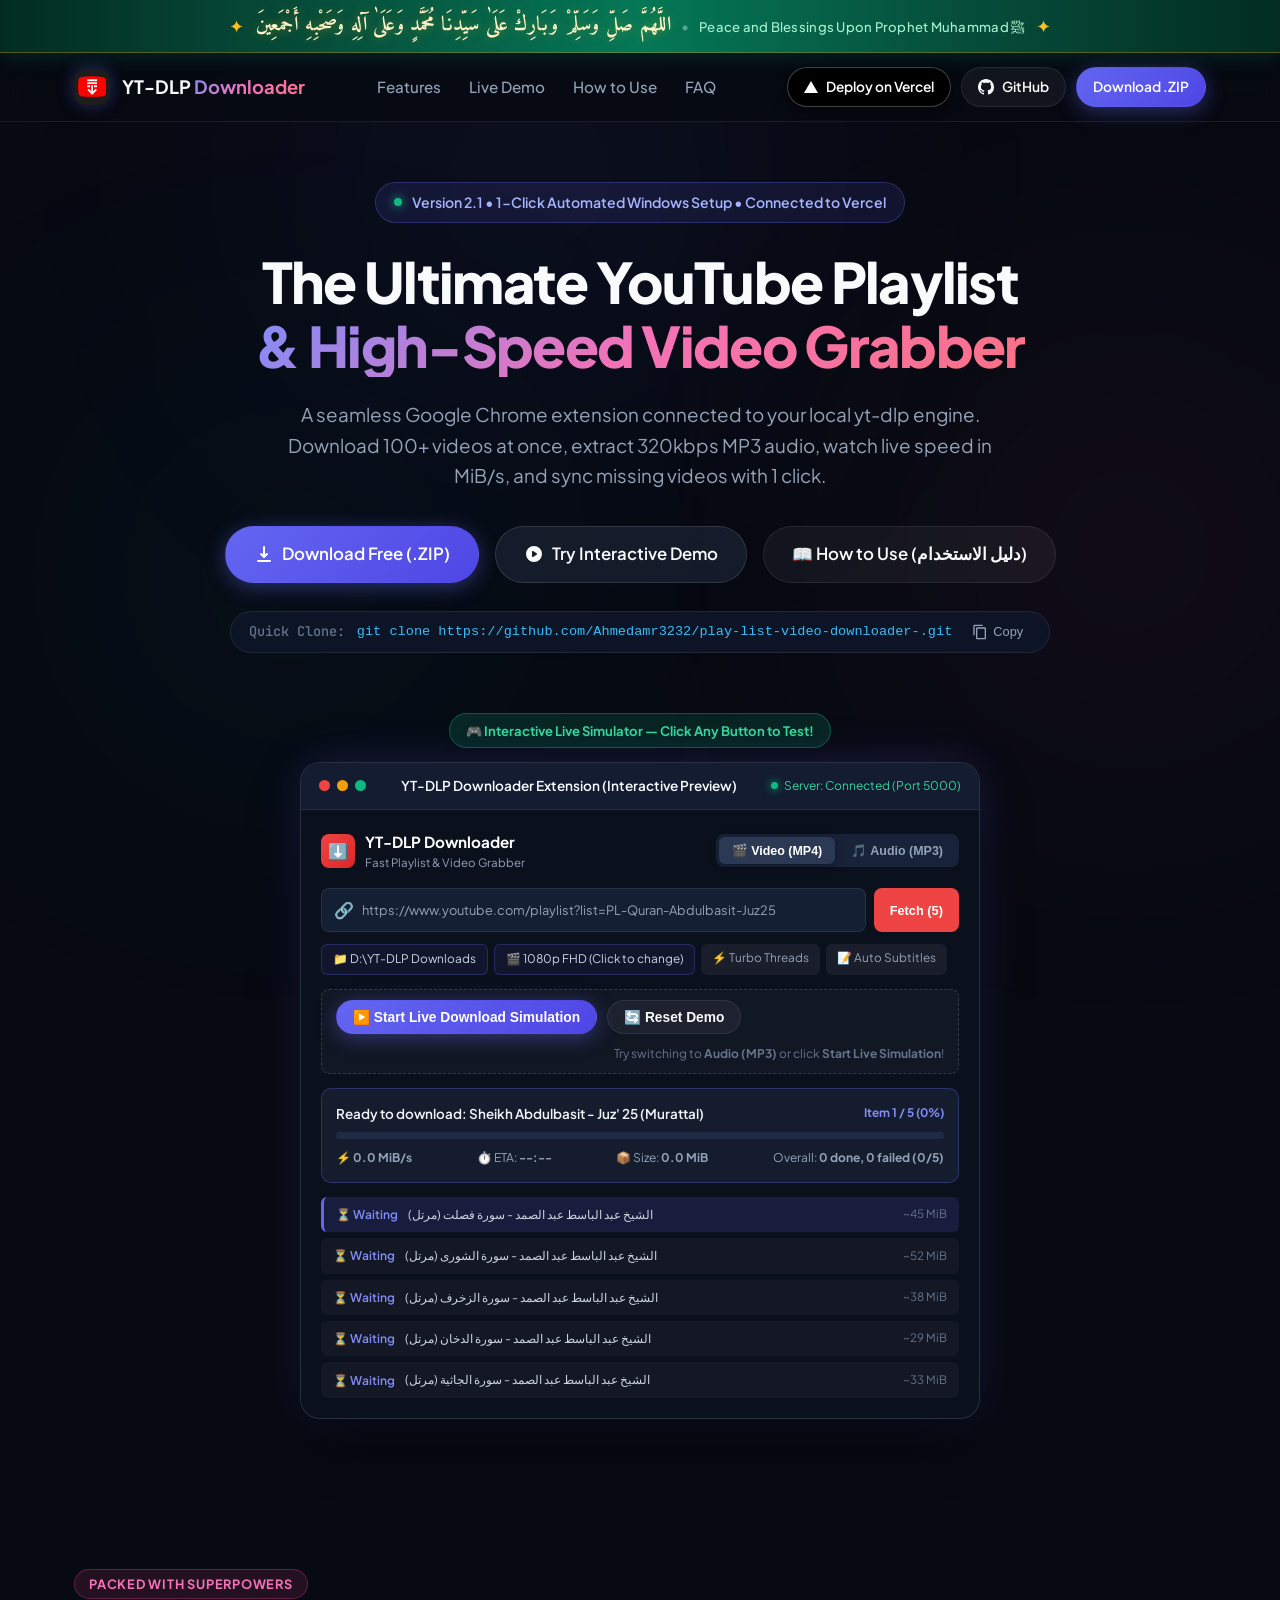
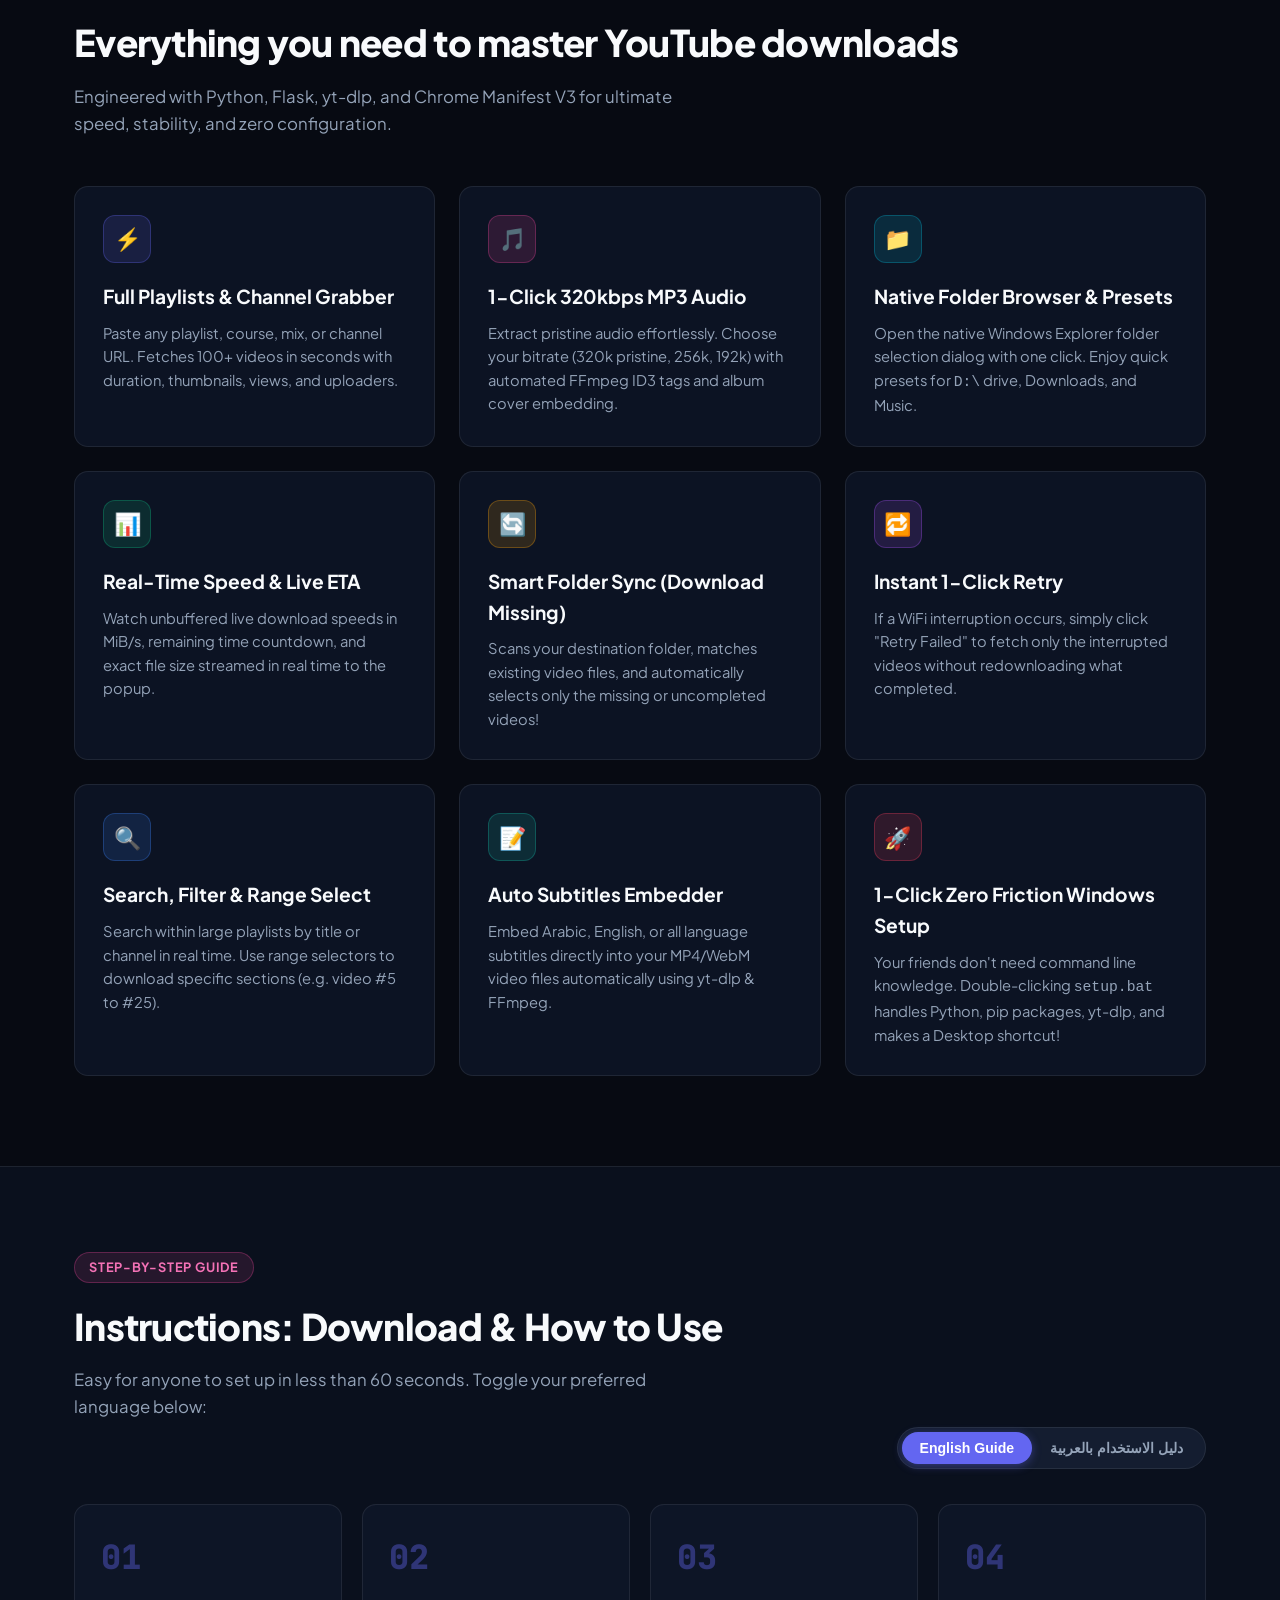
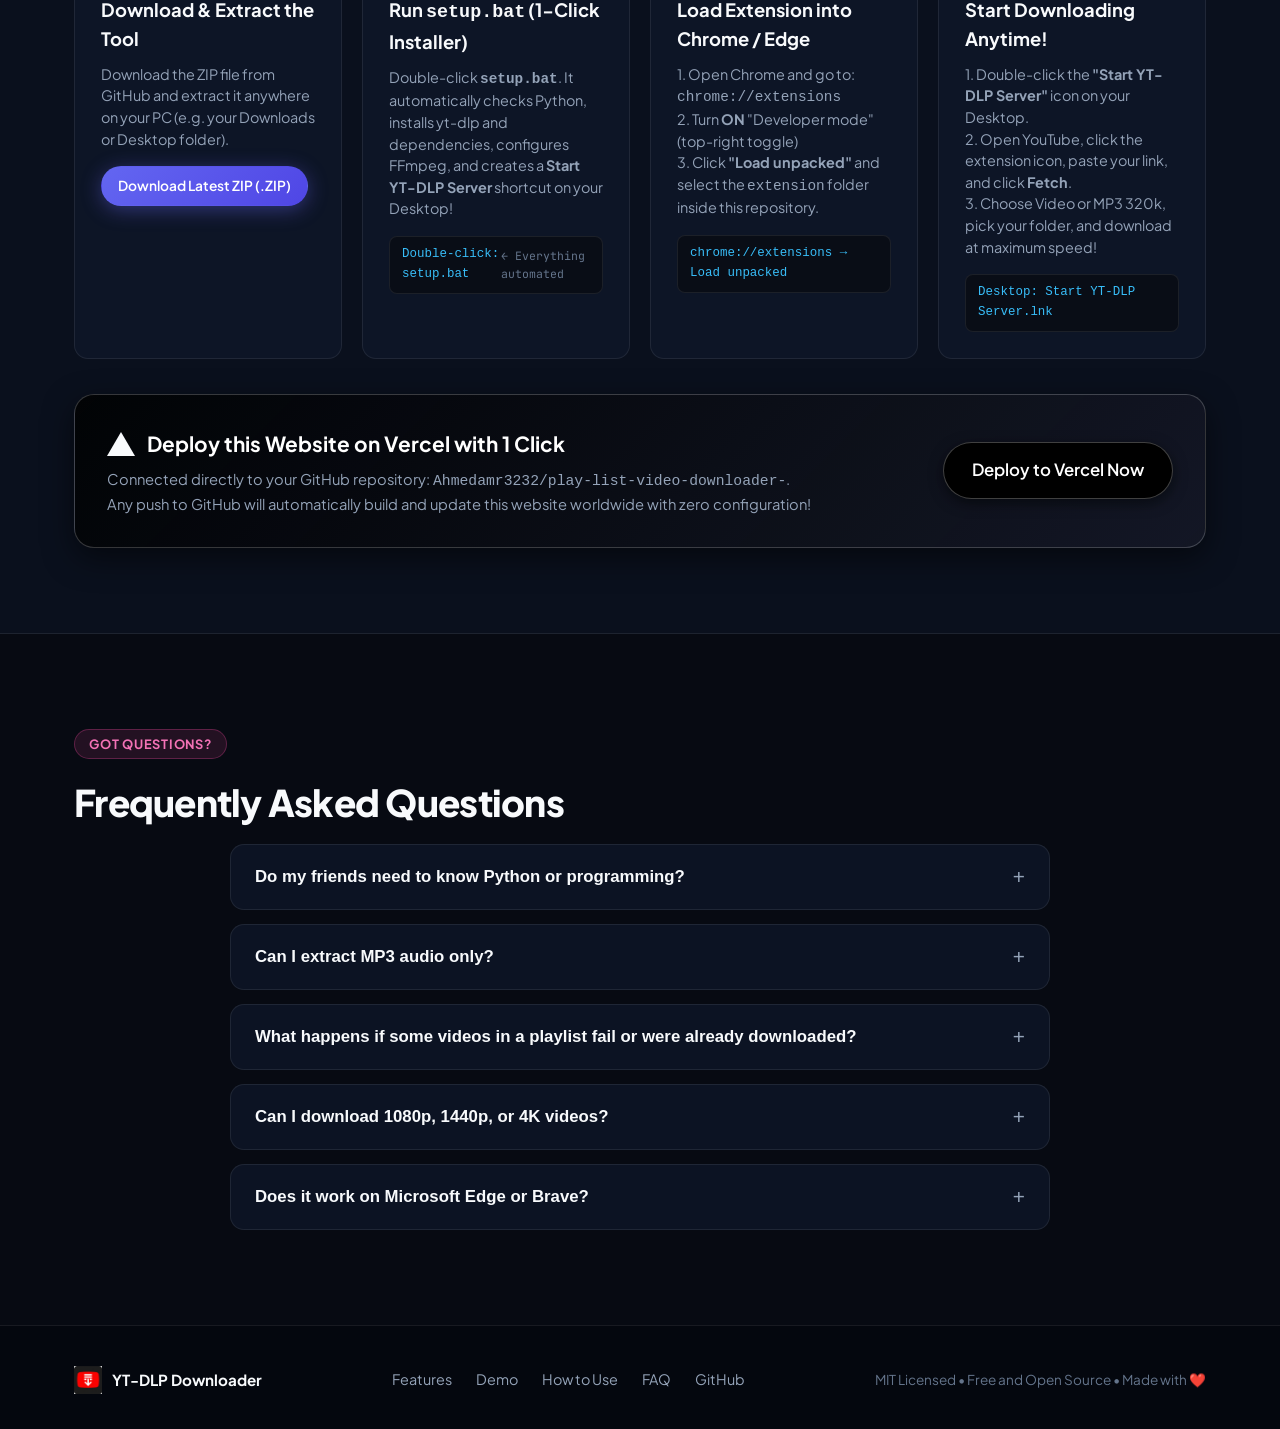
==== commit f7eb2fd4: "feat: Add Vercel config, top Salawat bar, interactive live simulator, and full instructions" ====
--- a/website/index.html
+++ b/website/index.html
@@ -4,18 +4,32 @@
   <meta charset="UTF-8">
   <meta name="viewport" content="width=device-width, initial-scale=1.0">
   <title>YT-DLP Downloader - Fast YouTube Playlist & Video Grabber</title>
-  <meta name="description" content="A powerful Chrome extension paired with yt-dlp. Single-click audio extraction, 4K video quality, live speed indicators, and smart playlist sync.">
+  <meta name="description" content="A powerful Chrome extension connected to yt-dlp. Single-click audio extraction, 4K video quality, live speed indicators, and smart playlist sync.">
   <link rel="icon" type="image/png" href="assets/logo.png">
   <link rel="preconnect" href="https://fonts.googleapis.com">
   <link rel="preconnect" href="https://fonts.gstatic.com" crossorigin>
-  <link href="https://fonts.googleapis.com/css2?family=Plus+Jakarta+Sans:wght@400;500;600;700;800&family=JetBrains+Mono:wght@400;500;600&display=swap" rel="stylesheet">
+  <link href="https://fonts.googleapis.com/css2?family=Amiri:wght@700&family=Plus+Jakarta+Sans:wght@400;500;600;700;800&family=JetBrains+Mono:wght@400;500;600&display=swap" rel="stylesheet">
   <link rel="stylesheet" href="style.css">
 </head>
 <body>
 
-  <!-- Background Glow FX -->
+  <!-- Top Salawat Bar (صلِّ على النبي ﷺ) -->
+  <aside class="salawat-top-bar" id="salawatBar" aria-label="Blessings upon the Prophet">
+    <div class="salawat-container">
+      <span class="salawat-star">✦</span>
+      <div class="salawat-content">
+        <span class="salawat-ar">اللَّهُمَّ صَلِّ وَسَلِّمْ وَبَارِكْ عَلَىٰ سَيِّدِنَا مُحَمَّدٍ وَعَلَىٰ آلِهِ وَصَحْبِهِ أَجْمَعِينَ</span>
+        <span class="salawat-separator">•</span>
+        <span class="salawat-en">Peace and Blessings Upon Prophet Muhammad ﷺ</span>
+      </div>
+      <span class="salawat-star">✦</span>
+    </div>
+  </aside>
+
+  <!-- Background Glow Orbs -->
   <div class="bg-glow bg-glow-1"></div>
   <div class="bg-glow bg-glow-2"></div>
+  <div class="bg-glow bg-glow-3"></div>
 
   <!-- Navigation Bar -->
   <header class="navbar">
@@ -27,21 +41,31 @@
 
       <nav class="nav-links">
         <a href="#features">Features</a>
-        <a href="#setup">Setup Guide</a>
-        <a href="#preview">Preview</a>
+        <a href="#interactive-demo">Live Demo</a>
+        <a href="#instructions">How to Use</a>
         <a href="#faq">FAQ</a>
       </nav>
 
       <div class="nav-actions">
+        <!-- Vercel Deploy Button -->
+        <a href="https://vercel.com/new/clone?repository-url=https%3A%2F%2Fgithub.com%2FAhmedamr3232%2Fplay-list-video-downloader-" target="_blank" class="btn btn-vercel btn-sm" title="Deploy directly to Vercel with 1 click">
+          <svg viewBox="0 0 1155 1000" width="14" height="14" fill="currentColor">
+            <path d="m577.3 0 577.4 1000H0z"/>
+          </svg>
+          <span>Deploy on Vercel</span>
+        </a>
+
+        <!-- GitHub Repo Link -->
         <a href="https://github.com/Ahmedamr3232/play-list-video-downloader-" target="_blank" class="btn btn-secondary btn-sm" id="githubRepoLink">
-          <svg class="icon" viewBox="0 0 24 24" width="18" height="18" fill="currentColor">
+          <svg class="icon" viewBox="0 0 24 24" width="16" height="16" fill="currentColor">
             <path d="M12 0C5.37 0 0 5.37 0 12c0 5.31 3.435 9.795 8.205 11.385.6.105.825-.255.825-.57 0-.285-.015-1.23-.015-2.235-3.015.555-3.795-.735-4.035-1.41-.135-.345-.72-1.41-1.23-1.695-.42-.225-1.02-.78-.015-.795.945-.015 1.62.87 1.845 1.23 1.08 1.815 2.805 1.305 3.495.99.105-.78.42-1.305.765-1.605-2.67-.3-5.46-1.335-5.46-5.925 0-1.305.465-2.385 1.23-3.225-.12-.3-.54-1.53.12-3.18 0 0 1.005-.315 3.3 1.23.96-.27 1.98-.405 3-.405s2.04.135 3 .405c2.295-1.56 3.3-1.23 3.3-1.23.66 1.65.24 2.88.12 3.18.765.84 1.23 1.905 1.23 3.225 0 4.605-2.805 5.625-5.475 5.925.435.375.81 1.095.81 2.22 0 1.605-.015 2.895-.015 3.3 0 .315.225.69.825.57A12.02 12.02 0 0024 12c0-6.63-5.37-12-12-12z"/>
           </svg>
           <span>GitHub</span>
         </a>
-        <a href="#setup" class="btn btn-primary btn-sm">
-          <span>Get Started</span>
-          <svg viewBox="0 0 20 20" fill="currentColor" width="16" height="16"><path fill-rule="evenodd" d="M10.293 3.293a1 1 0 011.414 0l6 6a1 1 0 010 1.414l-6 6a1 1 0 01-1.414-1.414L14.586 11H3a1 1 0 110-2h11.586l-4.293-4.293a1 1 0 010-1.414z" clip-rule="evenodd"/></svg>
+
+        <!-- Download ZIP Button -->
+        <a href="https://github.com/Ahmedamr3232/play-list-video-downloader-/archive/refs/heads/main.zip" class="btn btn-primary btn-sm">
+          <span>Download .ZIP</span>
         </a>
       </div>
     </div>
@@ -51,21 +75,23 @@
   <section class="hero-section">
     <div class="hero-container">
       
+      <!-- Release Pill -->
       <div class="hero-badge">
         <span class="badge-dot"></span>
-        <span>Version 2.1 • 1-Click Automated Setup for Windows</span>
+        <span>Version 2.1 • 1-Click Automated Windows Setup • Connected to Vercel</span>
       </div>
 
       <h1 class="hero-title">
-        Download YouTube Playlists & Videos <br>
-        <span class="gradient-text">At Maximum Speed</span>
+        The Ultimate YouTube Playlist <br>
+        <span class="gradient-text">& High-Speed Video Grabber</span>
       </h1>
 
       <p class="hero-subtitle">
-        A lightweight Google Chrome extension connected directly to your local yt-dlp engine. 
-        Download 100+ videos at once, extract 320kbps MP3 audio, monitor real-time speeds, and never download duplicates again.
+        A seamless Google Chrome extension connected to your local yt-dlp engine. 
+        Download 100+ videos at once, extract 320kbps MP3 audio, watch live speed in MiB/s, and sync missing videos with 1 click.
       </p>
 
+      <!-- Hero CTA Buttons -->
       <div class="hero-cta-group">
         <a href="https://github.com/Ahmedamr3232/play-list-video-downloader-/archive/refs/heads/main.zip" class="btn btn-primary btn-lg" id="downloadZipBtn">
           <svg viewBox="0 0 20 20" fill="currentColor" width="20" height="20">
@@ -74,15 +100,19 @@
           <span>Download Free (.ZIP)</span>
         </a>
 
-        <a href="#setup" class="btn btn-glass btn-lg">
+        <a href="#interactive-demo" class="btn btn-glass btn-lg">
           <svg viewBox="0 0 20 20" fill="currentColor" width="20" height="20">
-            <path fill-rule="evenodd" d="M10 18a8 8 0 100-16 8 8 0 000 16zm1-11a1 1 0 10-2 0v3.586L7.707 9.293a1 1 0 00-1.414 1.414l3 3a1 1 0 001.414 0l3-3a1 1 0 00-1.414-1.414L11 10.586V7z" clip-rule="evenodd"/>
+            <path fill-rule="evenodd" d="M10 18a8 8 0 100-16 8 8 0 000 16zM9.555 7.168A1 1 0 008 8v4a1 1 0 001.555.832l3-2a1 1 0 000-1.664l-3-2z" clip-rule="evenodd"/>
           </svg>
-          <span>3-Step Quick Setup</span>
+          <span>Try Interactive Demo</span>
         </a>
-      </div>
-
-      <!-- Quick Command Bar -->
+
+        <a href="#instructions" class="btn btn-secondary btn-lg">
+          <span>📖 How to Use (دليل الاستخدام)</span>
+        </a>
+      </div>
+
+      <!-- Quick Clone Bar -->
       <div class="quick-cmd-box">
         <div class="quick-cmd-label">Quick Clone:</div>
         <code id="cloneCmd">git clone https://github.com/Ahmedamr3232/play-list-video-downloader-.git</code>
@@ -92,26 +122,30 @@
         </button>
       </div>
 
-      <!-- Interactive Mockup Card -->
-      <div class="mockup-wrapper" id="preview">
+      <!-- Interactive Live Simulation Widget -->
+      <div class="interactive-container" id="interactive-demo">
+        <div class="demo-badge">🎮 Interactive Live Simulator — Click Any Button to Test!</div>
+        
         <div class="mockup-frame">
+          <!-- Frame Header -->
           <div class="mockup-header">
             <div class="frame-dots">
               <span class="dot dot-red"></span>
               <span class="dot dot-yellow"></span>
               <span class="dot dot-green"></span>
             </div>
-            <div class="frame-title">YT-DLP Downloader Chrome Popup</div>
+            <div class="frame-title">YT-DLP Downloader Extension (Interactive Preview)</div>
             <div class="frame-status">
               <span class="server-status-dot"></span>
-              <span>Server: Connected (Port 5000)</span>
-            </div>
-          </div>
-
+              <span id="demoServerStatus">Server: Connected (Port 5000)</span>
+            </div>
+          </div>
+
+          <!-- Interactive Simulator Body -->
           <div class="mockup-content">
-            <!-- Simulated Extension Popup -->
             <div class="extension-sim">
-              <!-- Top bar -->
+              
+              <!-- Sim Top Header -->
               <div class="sim-top">
                 <div class="sim-logo-group">
                   <div class="sim-icon-box">⬇️</div>
@@ -120,63 +154,92 @@
                     <div class="sim-tagline">Fast Playlist & Video Grabber</div>
                   </div>
                 </div>
+
+                <!-- Format Switcher Tabs -->
                 <div class="sim-tabs">
-                  <button class="sim-tab active" id="simTabVideo" onclick="switchSimMode('video')">Video (MP4)</button>
-                  <button class="sim-tab" id="simTabAudio" onclick="switchSimMode('audio')">Audio (MP3)</button>
-                </div>
-              </div>
-
-              <!-- URL Input Box -->
+                  <button class="sim-tab active" id="simTabVideo" onclick="setSimFormat('video')">🎬 Video (MP4)</button>
+                  <button class="sim-tab" id="simTabAudio" onclick="setSimFormat('audio')">🎵 Audio (MP3)</button>
+                </div>
+              </div>
+
+              <!-- Sim URL Input Row -->
               <div class="sim-input-row">
                 <div class="sim-input">
                   <span class="sim-input-icon">🔗</span>
-                  <span class="sim-input-text" id="simUrlText">https://www.youtube.com/playlist?list=PL-Top...</span>
-                </div>
-                <button class="sim-fetch-btn">Fetch (17)</button>
-              </div>
-
-              <!-- Options strip -->
+                  <input type="text" id="demoUrlInput" class="sim-input-field" value="https://www.youtube.com/playlist?list=PL-Quran-Abdulbasit-Juz25" readonly>
+                </div>
+                <button class="sim-fetch-btn" id="demoFetchBtn" onclick="triggerSimFetch()">Fetch (5)</button>
+              </div>
+
+              <!-- Options & Folder Chips -->
               <div class="sim-options-bar">
-                <span class="sim-chip">📁 D:\YT-DLP Downloads</span>
-                <span class="sim-chip" id="simFormatChip">🎬 1080p FHD</span>
+                <span class="sim-chip interactive" onclick="changeSimFolder()">📁 <span id="demoFolderText">D:\YT-DLP Downloads</span></span>
+                <span class="sim-chip interactive" id="simFormatChip" onclick="cycleQuality()">🎬 1080p FHD (Click to change)</span>
                 <span class="sim-chip">⚡ Turbo Threads</span>
-              </div>
-
-              <!-- Active progress card -->
+                <span class="sim-chip">📝 Auto Subtitles</span>
+              </div>
+
+              <!-- Simulator Action Bar -->
+              <div class="sim-controller-bar">
+                <button class="btn btn-primary btn-sm" id="simActionBtn" onclick="startOrStopSimDownload()">
+                  ▶️ Start Live Download Simulation
+                </button>
+                <button class="btn btn-secondary btn-sm" onclick="resetSimDemo()">
+                  🔄 Reset Demo
+                </button>
+                <span class="sim-hint">Try switching to <strong>Audio (MP3)</strong> or click <strong>Start Live Simulation</strong>!</span>
+              </div>
+
+              <!-- Active Download Progress Card -->
               <div class="sim-active-card">
                 <div class="sim-active-header">
                   <div class="sim-active-title" id="simActiveTitle">
-                    Downloading: The 5 Most Important Minutes If You're Behind...
+                    Ready to download: Sheikh Abdulbasit - Juz' 25 (Murattal)
                   </div>
-                  <div class="sim-active-badge">1 / 17 (76%)</div>
+                  <div class="sim-active-badge" id="simActiveBadge">Item 1 / 5 (0%)</div>
                 </div>
 
                 <div class="sim-progress-track">
-                  <div class="sim-progress-fill" id="simProgressFill" style="width: 76%;"></div>
+                  <div class="sim-progress-fill" id="simProgressFill" style="width: 0%;"></div>
                 </div>
 
                 <div class="sim-stats-row">
-                  <span class="sim-stat">⚡ <strong>14.2 MiB/s</strong></span>
-                  <span class="sim-stat">⏱️ ETA: <strong>00:18</strong></span>
-                  <span class="sim-stat">📦 <strong>128.4 MiB</strong></span>
-                </div>
-              </div>
-
-              <!-- Item Queue -->
-              <div class="sim-queue">
-                <div class="sim-queue-item active">
-                  <span class="q-icon">⬇️ 76%</span>
-                  <span class="q-title">The 5 Most Important Minutes If You're Behind in High School</span>
-                </div>
-                <div class="sim-queue-item">
-                  <span class="q-icon">⏳</span>
-                  <span class="q-title">إزاي واجهت كلام الناس ووصلت لأوائل الثانوية العامة؟</span>
-                </div>
-                <div class="sim-queue-item">
-                  <span class="q-icon">⏳</span>
-                  <span class="q-title">إنت بتطور نفسك ولا بتضحك عليها؟ حقيقة الفيديوهات التحفيزية</span>
-                </div>
-              </div>
+                  <span class="sim-stat">⚡ <strong id="simSpeed">0.0 MiB/s</strong></span>
+                  <span class="sim-stat">⏱️ ETA: <strong id="simEta">--:--</strong></span>
+                  <span class="sim-stat">📦 Size: <strong id="simSize">0.0 MiB</strong></span>
+                  <span class="sim-stat">Overall: <strong id="simOverallStats">0 done, 0 failed (0/5)</strong></span>
+                </div>
+              </div>
+
+              <!-- Video Queue List -->
+              <div class="sim-queue" id="simQueue">
+                <div class="sim-queue-item active" id="queue-item-1">
+                  <span class="q-icon" id="q-icon-1">⏳ Waiting</span>
+                  <span class="q-title">الشيخ عبد الباسط عبد الصمد - سورة فصلت (مرتل)</span>
+                  <span class="q-size">~45 MiB</span>
+                </div>
+                <div class="sim-queue-item" id="queue-item-2">
+                  <span class="q-icon" id="q-icon-2">⏳ Waiting</span>
+                  <span class="q-title">الشيخ عبد الباسط عبد الصمد - سورة الشورى (مرتل)</span>
+                  <span class="q-size">~52 MiB</span>
+                </div>
+                <div class="sim-queue-item" id="queue-item-3">
+                  <span class="q-icon" id="q-icon-3">⏳ Waiting</span>
+                  <span class="q-title">الشيخ عبد الباسط عبد الصمد - سورة الزخرف (مرتل)</span>
+                  <span class="q-size">~38 MiB</span>
+                </div>
+                <div class="sim-queue-item" id="queue-item-4">
+                  <span class="q-icon" id="q-icon-4">⏳ Waiting</span>
+                  <span class="q-title">الشيخ عبد الباسط عبد الصمد - سورة الدخان (مرتل)</span>
+                  <span class="q-size">~29 MiB</span>
+                </div>
+                <div class="sim-queue-item" id="queue-item-5">
+                  <span class="q-icon" id="q-icon-5">⏳ Waiting</span>
+                  <span class="q-title">الشيخ عبد الباسط عبد الصمد - سورة الجاثية (مرتل)</span>
+                  <span class="q-size">~33 MiB</span>
+                </div>
+              </div>
+
             </div>
           </div>
         </div>
@@ -185,22 +248,22 @@
     </div>
   </section>
 
-  <!-- Features Grid -->
+  <!-- Complete Features Grid -->
   <section class="features-section" id="features">
     <div class="container">
       <div class="section-badge">Packed with Superpowers</div>
       <h2 class="section-title">Everything you need to master YouTube downloads</h2>
       <p class="section-subtitle">
-        Built from the ground up for speed, reliability, and zero-headache setup for friends.
+        Engineered with Python, Flask, yt-dlp, and Chrome Manifest V3 for ultimate speed, stability, and zero configuration.
       </p>
 
       <div class="features-grid">
         <!-- Feature 1 -->
         <div class="feature-card">
           <div class="feature-icon bg-indigo">⚡</div>
-          <h3>Full Playlists & Channels</h3>
-          <p>
-            Paste any playlist, mix, or entire channel URL. Fetches 100+ videos in seconds with thumbnails, durations, and titles.
+          <h3>Full Playlists & Channel Grabber</h3>
+          <p>
+            Paste any playlist, course, mix, or channel URL. Fetches 100+ videos in seconds with duration, thumbnails, views, and uploaders.
           </p>
         </div>
 
@@ -209,117 +272,257 @@
           <div class="feature-icon bg-pink">🎵</div>
           <h3>1-Click 320kbps MP3 Audio</h3>
           <p>
-            Extract pristine audio effortlessly. Choose your bitrate (320k, 256k, 192k) with automatic FFmpeg tag and thumbnail embedding.
+            Extract pristine audio effortlessly. Choose your bitrate (320k pristine, 256k, 192k) with automated FFmpeg ID3 tags and album cover embedding.
           </p>
         </div>
 
         <!-- Feature 3 -->
         <div class="feature-card">
           <div class="feature-icon bg-cyan">📁</div>
-          <h3>Native Folder Browser</h3>
-          <p>
-            Select any download folder with the native Windows Explorer dialog. Quick presets for <code>D:\</code> drive, Downloads, and Music.
+          <h3>Native Folder Browser & Presets</h3>
+          <p>
+            Open the native Windows Explorer folder selection dialog with one click. Enjoy quick presets for <code>D:\</code> drive, Downloads, and Music.
           </p>
         </div>
 
         <!-- Feature 4 -->
         <div class="feature-card">
           <div class="feature-icon bg-emerald">📊</div>
-          <h3>Real-Time Speed & ETA</h3>
-          <p>
-            Watch live download speeds in MiB/s, remaining time countdown, and exact file size streamed directly to your extension popup.
+          <h3>Real-Time Speed & Live ETA</h3>
+          <p>
+            Watch unbuffered live download speeds in MiB/s, remaining time countdown, and exact file size streamed in real time to the popup.
           </p>
         </div>
 
         <!-- Feature 5 -->
         <div class="feature-card">
           <div class="feature-icon bg-amber">🔄</div>
-          <h3>Smart Resume & Sync</h3>
-          <p>
-            Scans your destination folder and automatically skips already downloaded videos. 1-click "Download Missing" button for partial runs.
+          <h3>Smart Folder Sync (Download Missing)</h3>
+          <p>
+            Scans your destination folder, matches existing video files, and automatically selects only the missing or uncompleted videos!
           </p>
         </div>
 
         <!-- Feature 6 -->
         <div class="feature-card">
-          <div class="feature-icon bg-purple">🛠️</div>
-          <h3>1-Click Zero Friction Setup</h3>
-          <p>
-            Your friends don't need command line skills. Just run <code>setup.bat</code>: it configures Python, yt-dlp, FFmpeg, and creates a desktop shortcut.
+          <div class="feature-icon bg-purple">🔁</div>
+          <h3>Instant 1-Click Retry</h3>
+          <p>
+            If a WiFi interruption occurs, simply click "Retry Failed" to fetch only the interrupted videos without redownloading what completed.
+          </p>
+        </div>
+
+        <!-- Feature 7 -->
+        <div class="feature-card">
+          <div class="feature-icon bg-blue">🔍</div>
+          <h3>Search, Filter & Range Select</h3>
+          <p>
+            Search within large playlists by title or channel in real time. Use range selectors to download specific sections (e.g. video #5 to #25).
+          </p>
+        </div>
+
+        <!-- Feature 8 -->
+        <div class="feature-card">
+          <div class="feature-icon bg-teal">📝</div>
+          <h3>Auto Subtitles Embedder</h3>
+          <p>
+            Embed Arabic, English, or all language subtitles directly into your MP4/WebM video files automatically using yt-dlp & FFmpeg.
+          </p>
+        </div>
+
+        <!-- Feature 9 -->
+        <div class="feature-card">
+          <div class="feature-icon bg-rose">🚀</div>
+          <h3>1-Click Zero Friction Windows Setup</h3>
+          <p>
+            Your friends don't need command line knowledge. Double-clicking <code>setup.bat</code> handles Python, pip packages, yt-dlp, and makes a Desktop shortcut!
           </p>
         </div>
       </div>
     </div>
   </section>
 
-  <!-- 3-Step Setup Guide -->
-  <section class="setup-section" id="setup">
+  <!-- Complete Instructions & How to Use (Dual Language) -->
+  <section class="instructions-section" id="instructions">
     <div class="container">
-      <div class="section-badge">Zero Friction Setup</div>
-      <h2 class="section-title">Ready in less than 60 seconds</h2>
-      <p class="section-subtitle">
-        Send this link to any friend — they can set it up in 3 simple steps without touching the command line.
-      </p>
-
-      <div class="setup-steps">
-        <!-- Step 1 -->
-        <div class="step-card">
-          <div class="step-number">01</div>
-          <div class="step-content">
-            <h3>Download & Extract the Tool</h3>
-            <p>
-              Download the project ZIP from GitHub and extract it anywhere on your computer (e.g. your Downloads or Desktop folder).
-            </p>
-            <div class="step-action">
-              <a href="https://github.com/Ahmedamr3232/play-list-video-downloader-/archive/refs/heads/main.zip" class="btn btn-primary btn-sm" id="stepDownloadBtn">
-                Download Latest ZIP
-              </a>
-            </div>
-          </div>
-        </div>
-
-        <!-- Step 2 -->
-        <div class="step-card">
-          <div class="step-number">02</div>
-          <div class="step-content">
-            <h3>Double-Click <code>setup.bat</code></h3>
-            <p>
-              Double-click <strong><code>setup.bat</code></strong>. It automatically checks Python, installs yt-dlp, configures FFmpeg, and creates a shortcut on your Desktop!
-            </p>
-            <div class="step-code">
-              <code>setup.bat</code>
-              <span class="code-comment">← Automated 1-click installer</span>
-            </div>
-          </div>
-        </div>
-
-        <!-- Step 3 -->
-        <div class="step-card">
-          <div class="step-number">03</div>
-          <div class="step-content">
-            <h3>Load Extension into Chrome / Edge</h3>
-            <p>
-              1. Open Chrome and go to <code>chrome://extensions</code><br>
-              2. Toggle ON <strong>Developer mode</strong> (top-right corner)<br>
-              3. Click <strong>Load unpacked</strong> and select the <code>extension</code> folder.
-            </p>
-            <div class="step-code">
-              <code>chrome://extensions &rarr; Load unpacked</code>
-            </div>
-          </div>
-        </div>
-      </div>
-
-      <!-- Ready banner -->
-      <div class="ready-banner">
-        <div class="ready-text">
-          <h3>That's it! You're ready to download.</h3>
-          <p>Double-click the <strong>Start YT-DLP Server</strong> icon on your Desktop anytime you want to use the extension.</p>
-        </div>
-        <div class="ready-cta">
-          <a href="#preview" class="btn btn-primary">See Live Preview</a>
-        </div>
-      </div>
+      
+      <div class="instructions-header">
+        <div>
+          <div class="section-badge">Step-by-Step Guide</div>
+          <h2 class="section-title">Instructions: Download & How to Use</h2>
+          <p class="section-subtitle">
+            Easy for anyone to set up in less than 60 seconds. Toggle your preferred language below:
+          </p>
+        </div>
+
+        <!-- Language Switcher -->
+        <div class="lang-toggle-box">
+          <button class="lang-btn active" id="btnLangEn" onclick="switchInstructionsLang('en')">English Guide</button>
+          <button class="lang-btn" id="btnLangAr" onclick="switchInstructionsLang('ar')">دليل الاستخدام بالعربية</button>
+        </div>
+      </div>
+
+      <!-- English Guide -->
+      <div class="guide-container" id="guideEn">
+        <div class="setup-steps">
+          
+          <!-- Step 1 -->
+          <div class="step-card">
+            <div class="step-number">01</div>
+            <div class="step-content">
+              <h3>Download & Extract the Tool</h3>
+              <p>
+                Download the ZIP file from GitHub and extract it anywhere on your PC (e.g. your Downloads or Desktop folder).
+              </p>
+              <div class="step-action">
+                <a href="https://github.com/Ahmedamr3232/play-list-video-downloader-/archive/refs/heads/main.zip" class="btn btn-primary btn-sm">
+                  Download Latest ZIP (.ZIP)
+                </a>
+              </div>
+            </div>
+          </div>
+
+          <!-- Step 2 -->
+          <div class="step-card">
+            <div class="step-number">02</div>
+            <div class="step-content">
+              <h3>Run <code>setup.bat</code> (1-Click Installer)</h3>
+              <p>
+                Double-click <strong><code>setup.bat</code></strong>. It automatically checks Python, installs yt-dlp and dependencies, configures FFmpeg, and creates a <strong>Start YT-DLP Server</strong> shortcut on your Desktop!
+              </p>
+              <div class="step-code">
+                <code>Double-click: setup.bat</code>
+                <span class="code-comment">← Everything automated</span>
+              </div>
+            </div>
+          </div>
+
+          <!-- Step 3 -->
+          <div class="step-card">
+            <div class="step-number">03</div>
+            <div class="step-content">
+              <h3>Load Extension into Chrome / Edge</h3>
+              <p>
+                1. Open Chrome and go to: <code>chrome://extensions</code><br>
+                2. Turn <strong>ON</strong> "Developer mode" (top-right toggle)<br>
+                3. Click <strong>"Load unpacked"</strong> and select the <code>extension</code> folder inside this repository.
+              </p>
+              <div class="step-code">
+                <code>chrome://extensions &rarr; Load unpacked</code>
+              </div>
+            </div>
+          </div>
+
+          <!-- Step 4 -->
+          <div class="step-card">
+            <div class="step-number">04</div>
+            <div class="step-content">
+              <h3>Start Downloading Anytime!</h3>
+              <p>
+                1. Double-click the <strong>"Start YT-DLP Server"</strong> icon on your Desktop.<br>
+                2. Open YouTube, click the extension icon, paste your link, and click <strong>Fetch</strong>.<br>
+                3. Choose Video or MP3 320k, pick your folder, and download at maximum speed!
+              </p>
+              <div class="step-code">
+                <code>Desktop: Start YT-DLP Server.lnk</code>
+              </div>
+            </div>
+          </div>
+
+        </div>
+      </div>
+
+      <!-- Arabic Guide -->
+      <div class="guide-container hidden" id="guideAr" dir="rtl">
+        <div class="setup-steps">
+          
+          <!-- الخطوة 1 -->
+          <div class="step-card">
+            <div class="step-number">٠١</div>
+            <div class="step-content">
+              <h3>تحميل الملف وفك الضغط</h3>
+              <p>
+                حمّل ملف المشروع بصيغة ZIP من الزر أدناه وفك الضغط عنه في أي مكان على جهازك (مجلد التنزيلات أو سطح المكتب).
+              </p>
+              <div class="step-action">
+                <a href="https://github.com/Ahmedamr3232/play-list-video-downloader-/archive/refs/heads/main.zip" class="btn btn-primary btn-sm">
+                  تحميل الملف المباشر (.ZIP)
+                </a>
+              </div>
+            </div>
+          </div>
+
+          <!-- الخطوة 2 -->
+          <div class="step-card">
+            <div class="step-number">٠٢</div>
+            <div class="step-content">
+              <h3>تشغيل ملف <code>setup.bat</code> بضغطة زر</h3>
+              <p>
+                اضغط مرتين على <strong><code>setup.bat</code></strong>. سيقوم البرنامج بفحص بايثون، وتثبيت yt-dlp ومكتبات الصوت، وتجهيز FFmpeg، وصنع اختصار جاهز على سطح المكتب باسم <strong>Start YT-DLP Server</strong>!
+              </p>
+              <div class="step-code">
+                <code>اضغط مرتين على: setup.bat</code>
+                <span class="code-comment">← كل شيء يتم تلقائياً</span>
+              </div>
+            </div>
+          </div>
+
+          <!-- الخطوة 3 -->
+          <div class="step-card">
+            <div class="step-number">٠٣</div>
+            <div class="step-content">
+              <h3>تثبيت الإضافة في متصفح كروم أو إيدج</h3>
+              <p>
+                ١. افتح كروم واكتب في شريط العناوين: <code>chrome://extensions</code><br>
+                ٢. فعّل خيار <strong>وضع مطور البرامج (Developer mode)</strong> في الأعلى.<br>
+                ٣. اضغط على زر <strong>تحميل إضافة مفكوكة (Load unpacked)</strong> واختر مجلد <code>extension</code>.
+              </p>
+              <div class="step-code">
+                <code>chrome://extensions &larr; Load unpacked</code>
+              </div>
+            </div>
+          </div>
+
+          <!-- الخطوة 4 -->
+          <div class="step-card">
+            <div class="step-number">٠٤</div>
+            <div class="step-content">
+              <h3>طريقة التحميل اليومية</h3>
+              <p>
+                ١. اضغط على أيقونة <strong>Start YT-DLP Server</strong> الموجودة على سطح المكتب.<br>
+                ٢. ادخل على يوتيوب وافتح أي قائمة تشغيل أو فيديو.<br>
+                ٣. اضغط على أيقونة الإضافة، ثم <strong>Fetch</strong>، واختر صيغة MP4 أو MP3 بجودة 320k وابدأ التحميل بأقصى سرعة!
+              </p>
+              <div class="step-code">
+                <code>سطح المكتب: Start YT-DLP Server.lnk</code>
+              </div>
+            </div>
+          </div>
+
+        </div>
+      </div>
+
+      <!-- Vercel Deployment Guide Box -->
+      <div class="vercel-box">
+        <div class="vercel-content">
+          <div class="vercel-title-row">
+            <svg viewBox="0 0 1155 1000" width="28" height="28" fill="currentColor">
+              <path d="m577.3 0 577.4 1000H0z"/>
+            </svg>
+            <h3>Deploy this Website on Vercel with 1 Click</h3>
+          </div>
+          <p>
+            Connected directly to your GitHub repository: <code>Ahmedamr3232/play-list-video-downloader-</code>.<br>
+            Any push to GitHub will automatically build and update this website worldwide with zero configuration!
+          </p>
+        </div>
+        <div class="vercel-action">
+          <a href="https://vercel.com/new/clone?repository-url=https%3A%2F%2Fgithub.com%2FAhmedamr3232%2Fplay-list-video-downloader-" target="_blank" class="btn btn-vercel btn-lg">
+            <span>Deploy to Vercel Now</span>
+          </a>
+        </div>
+      </div>
+
     </div>
   </section>
 
@@ -337,7 +540,7 @@
           </button>
           <div class="faq-answer">
             <p>
-              Not at all! Running <code>setup.bat</code> does everything automatically: installs the required packages, configures yt-dlp, and creates a clean 1-click desktop shortcut.
+              Not at all! Running <code>setup.bat</code> does everything automatically: installs the required packages, configures yt-dlp, sets up FFmpeg, and creates a ready-to-use shortcut on their Desktop.
             </p>
           </div>
         </div>
@@ -349,7 +552,7 @@
           </button>
           <div class="faq-answer">
             <p>
-              Yes! Switch the format to <strong>Audio (MP3)</strong> in the popup. You can choose 320kbps (pristine quality), 256kbps, or 192kbps. The tool uses FFmpeg to extract high-fidelity audio directly.
+              Yes! Switch the format to <strong>Audio (MP3)</strong> in the popup. You can choose 320kbps (pristine quality), 256kbps, or 192kbps. The tool uses FFmpeg to extract high-fidelity audio with embedded album covers directly.
             </p>
           </div>
         </div>
@@ -361,7 +564,7 @@
           </button>
           <div class="faq-answer">
             <p>
-              The tool automatically detects videos already saved in your chosen folder and skips them instantly. If any videos fail due to connection issues, simply click the <strong>Retry Failed</strong> or <strong>Download Missing</strong> button to fetch only what's missing!
+              The tool automatically detects videos already saved in your chosen folder and skips them instantly. If any videos fail due to connection issues, simply click the <strong>Retry Failed</strong> or <strong>Select Missing</strong> button to fetch only what's missing!
             </p>
           </div>
         </div>
@@ -402,13 +605,13 @@
       </div>
       <div class="footer-links">
         <a href="#features">Features</a>
-        <a href="#setup">Setup</a>
-        <a href="#preview">Preview</a>
+        <a href="#interactive-demo">Demo</a>
+        <a href="#instructions">How to Use</a>
         <a href="#faq">FAQ</a>
         <a href="https://github.com/Ahmedamr3232/play-list-video-downloader-" target="_blank" id="footerGithubLink">GitHub</a>
       </div>
       <div class="footer-copy">
-        MIT Licensed • Free and Open Source for Everyone
+        MIT Licensed • Free and Open Source • Made with ❤️
       </div>
     </div>
   </footer>
--- a/website/style.css
+++ b/website/style.css
@@ -3,9 +3,9 @@
    ========================================================================== */
 
 :root {
-  --bg-dark: #090d16;
-  --bg-card: rgba(18, 24, 38, 0.75);
-  --bg-card-hover: rgba(28, 38, 59, 0.85);
+  --bg-dark: #070a12;
+  --bg-card: rgba(15, 23, 42, 0.75);
+  --bg-card-hover: rgba(30, 41, 59, 0.85);
   --border-subtle: rgba(255, 255, 255, 0.08);
   --border-hover: rgba(99, 102, 241, 0.4);
   
@@ -14,12 +14,14 @@
   --secondary: #ec4899;
   --accent-cyan: #06b6d4;
   --accent-green: #10b981;
+  --accent-gold: #f59e0b;
   
   --text-main: #f8fafc;
   --text-muted: #94a3b8;
   --text-faint: #64748b;
   
   --font-sans: 'Plus Jakarta Sans', -apple-system, BlinkMacSystemFont, "Segoe UI", Roboto, sans-serif;
+  --font-arabic: 'Amiri', 'Traditional Arabic', serif;
   --font-mono: 'JetBrains Mono', monospace;
   
   --radius-sm: 8px;
@@ -49,6 +51,61 @@
   min-height: 100vh;
 }
 
+/* ==========================================================================
+   Top Salawat Bar (صلِّ على النبي ﷺ)
+   ========================================================================== */
+.salawat-top-bar {
+  background: linear-gradient(90deg, #022c22 0%, #064e3b 25%, #047857 50%, #064e3b 75%, #022c22 100%);
+  border-bottom: 1px solid rgba(245, 158, 11, 0.35);
+  padding: 10px 16px;
+  position: relative;
+  z-index: 110;
+  text-align: center;
+  box-shadow: 0 4px 20px rgba(4, 120, 87, 0.25);
+}
+.salawat-container {
+  max-width: 1180px;
+  margin: 0 auto;
+  display: flex;
+  align-items: center;
+  justify-content: center;
+  gap: 12px;
+  font-size: 0.95rem;
+}
+.salawat-star {
+  color: #fbbf24;
+  font-size: 1.1rem;
+  animation: starPulse 2.5s infinite ease-in-out;
+}
+@keyframes starPulse {
+  0%, 100% { transform: scale(1); opacity: 0.8; }
+  50% { transform: scale(1.25); opacity: 1; filter: drop-shadow(0 0 8px #fbbf24); }
+}
+.salawat-content {
+  display: inline-flex;
+  align-items: center;
+  gap: 10px;
+  flex-wrap: wrap;
+  justify-content: center;
+}
+.salawat-ar {
+  font-family: var(--font-arabic);
+  font-size: 1.25rem;
+  font-weight: 700;
+  color: #fef3c7;
+  letter-spacing: 0.02em;
+  text-shadow: 0 0 12px rgba(251, 191, 36, 0.4);
+}
+.salawat-separator {
+  color: rgba(255, 255, 255, 0.35);
+}
+.salawat-en {
+  font-size: 0.82rem;
+  color: #a7f3d0;
+  font-weight: 500;
+  letter-spacing: 0.02em;
+}
+
 /* Background Glow Spots */
 .bg-glow {
   position: fixed;
@@ -60,16 +117,23 @@
 .bg-glow-1 {
   width: 550px;
   height: 550px;
-  background: radial-gradient(circle, rgba(99, 102, 241, 0.18), transparent 70%);
+  background: radial-gradient(circle, rgba(99, 102, 241, 0.16), transparent 70%);
   top: -100px;
   left: 20%;
 }
 .bg-glow-2 {
   width: 500px;
   height: 500px;
-  background: radial-gradient(circle, rgba(236, 72, 153, 0.15), transparent 70%);
+  background: radial-gradient(circle, rgba(236, 72, 153, 0.14), transparent 70%);
   top: 300px;
   right: -100px;
+}
+.bg-glow-3 {
+  width: 450px;
+  height: 450px;
+  background: radial-gradient(circle, rgba(6, 182, 212, 0.12), transparent 70%);
+  bottom: 100px;
+  left: 5%;
 }
 
 .container {
@@ -82,7 +146,7 @@
 
 /* Typography & Gradient Helpers */
 .gradient-text {
-  background: linear-gradient(135deg, #818cf8 0%, #f472b6 60%, #fb7185 100%);
+  background: linear-gradient(135deg, #818cf8 0%, #f472b6 50%, #fb7185 100%);
   -webkit-background-clip: text;
   -webkit-text-fill-color: transparent;
   display: inline-block;
@@ -95,7 +159,7 @@
   width: 100%;
   backdrop-filter: blur(16px);
   -webkit-backdrop-filter: blur(16px);
-  background: rgba(9, 13, 22, 0.75);
+  background: rgba(7, 10, 18, 0.8);
   border-bottom: 1px solid var(--border-subtle);
   z-index: 100;
   transition: all 0.3s ease;
@@ -103,7 +167,7 @@
 .nav-container {
   max-width: 1180px;
   margin: 0 auto;
-  padding: 16px 24px;
+  padding: 14px 24px;
   display: flex;
   align-items: center;
   justify-content: space-between;
@@ -140,7 +204,7 @@
 .nav-actions {
   display: flex;
   align-items: center;
-  gap: 12px;
+  gap: 10px;
 }
 
 /* Buttons */
@@ -160,7 +224,7 @@
 }
 .btn-sm {
   padding: 8px 16px;
-  font-size: 0.88rem;
+  font-size: 0.86rem;
 }
 .btn-lg {
   padding: 14px 28px;
@@ -194,16 +258,28 @@
   background: rgba(45, 60, 85, 0.7);
   transform: translateY(-2px);
 }
+.btn-vercel {
+  background: #000;
+  color: #fff;
+  border-color: rgba(255, 255, 255, 0.25);
+  box-shadow: 0 4px 14px rgba(0, 0, 0, 0.5);
+}
+.btn-vercel:hover {
+  background: #111;
+  border-color: #fff;
+  transform: translateY(-2px);
+  box-shadow: 0 6px 20px rgba(255, 255, 255, 0.15);
+}
 
 /* Hero Section */
 .hero-section {
   position: relative;
-  padding: 70px 24px 60px;
+  padding: 60px 24px 60px;
   text-align: center;
   z-index: 1;
 }
 .hero-container {
-  max-width: 960px;
+  max-width: 980px;
   margin: 0 auto;
 }
 .hero-badge {
@@ -217,7 +293,7 @@
   font-size: 0.88rem;
   font-weight: 600;
   color: #a5b4fc;
-  margin-bottom: 28px;
+  margin-bottom: 26px;
 }
 .badge-dot {
   width: 8px;
@@ -233,7 +309,7 @@
 }
 
 .hero-title {
-  font-size: 3.4rem;
+  font-size: 3.5rem;
   line-height: 1.15;
   font-weight: 800;
   letter-spacing: -0.03em;
@@ -242,7 +318,7 @@
 .hero-subtitle {
   font-size: 1.18rem;
   color: var(--text-muted);
-  max-width: 720px;
+  max-width: 740px;
   margin: 0 auto 36px;
   font-weight: 400;
 }
@@ -252,7 +328,7 @@
   justify-content: center;
   gap: 16px;
   flex-wrap: wrap;
-  margin-bottom: 30px;
+  margin-bottom: 28px;
 }
 
 /* Quick Clone Bar */
@@ -263,11 +339,11 @@
   background: rgba(15, 23, 42, 0.85);
   border: 1px solid var(--border-subtle);
   border-radius: var(--radius-full);
-  padding: 8px 16px;
+  padding: 8px 18px;
   font-family: var(--font-mono);
   font-size: 0.85rem;
   color: var(--text-muted);
-  margin-bottom: 50px;
+  margin-bottom: 45px;
 }
 .quick-cmd-label {
   color: var(--text-faint);
@@ -294,24 +370,37 @@
   color: #fff;
 }
 
-/* Mockup Frame */
-.mockup-wrapper {
-  margin-top: 20px;
+/* ==========================================================================
+   Interactive Simulator Widget
+   ========================================================================== */
+.interactive-container {
+  margin-top: 15px;
   position: relative;
-  max-width: 580px;
+  max-width: 680px;
   margin-left: auto;
   margin-right: auto;
 }
+.demo-badge {
+  display: inline-block;
+  background: rgba(16, 185, 129, 0.15);
+  border: 1px solid rgba(16, 185, 129, 0.35);
+  color: #34d399;
+  font-size: 0.82rem;
+  font-weight: 700;
+  padding: 6px 16px;
+  border-radius: var(--radius-full);
+  margin-bottom: 14px;
+}
 .mockup-frame {
-  background: #0f1626;
+  background: #0d1322;
   border: 1px solid rgba(255, 255, 255, 0.12);
   border-radius: var(--radius-lg);
-  box-shadow: 0 25px 60px -15px rgba(0, 0, 0, 0.75), 0 0 50px -10px var(--primary-glow);
+  box-shadow: 0 25px 60px -15px rgba(0, 0, 0, 0.85), 0 0 50px -10px var(--primary-glow);
   overflow: hidden;
   text-align: left;
 }
 .mockup-header {
-  background: #151e32;
+  background: #131c31;
   padding: 12px 18px;
   display: flex;
   align-items: center;
@@ -356,7 +445,7 @@
 /* Simulated Popup UI */
 .mockup-content {
   padding: 20px;
-  background: #0f172a;
+  background: #0b101d;
 }
 .sim-top {
   display: flex;
@@ -370,8 +459,8 @@
   gap: 10px;
 }
 .sim-icon-box {
-  width: 32px;
-  height: 32px;
+  width: 34px;
+  height: 34px;
   background: linear-gradient(135deg, #ef4444, #dc2626);
   border-radius: 8px;
   display: flex;
@@ -390,25 +479,26 @@
 }
 .sim-tabs {
   display: flex;
-  background: #1e293b;
+  background: #182238;
   padding: 3px;
   border-radius: 8px;
-  gap: 2px;
+  gap: 3px;
 }
 .sim-tab {
   background: transparent;
   border: none;
   color: var(--text-muted);
-  padding: 5px 12px;
+  padding: 6px 13px;
   border-radius: 6px;
-  font-size: 0.76rem;
+  font-size: 0.78rem;
   font-weight: 600;
   cursor: pointer;
   transition: all 0.2s;
 }
 .sim-tab.active {
-  background: #334155;
+  background: #2b3954;
   color: #fff;
+  box-shadow: 0 2px 8px rgba(0,0,0,0.3);
 }
 
 .sim-input-row {
@@ -418,17 +508,22 @@
 }
 .sim-input {
   flex: 1;
-  background: #1e293b;
+  background: #151f33;
   border: 1px solid rgba(255, 255, 255, 0.08);
   border-radius: 8px;
   padding: 8px 12px;
   display: flex;
   align-items: center;
   gap: 8px;
+}
+.sim-input-field {
+  background: transparent;
+  border: none;
+  color: #94a3b8;
+  width: 100%;
   font-size: 0.8rem;
-  color: #94a3b8;
-  overflow: hidden;
-  white-space: nowrap;
+  outline: none;
+  font-family: inherit;
 }
 .sim-fetch-btn {
   background: #ef4444;
@@ -439,6 +534,10 @@
   font-weight: 600;
   font-size: 0.8rem;
   cursor: pointer;
+  transition: opacity 0.2s;
+}
+.sim-fetch-btn:hover {
+  opacity: 0.9;
 }
 
 .sim-options-bar {
@@ -449,17 +548,47 @@
 }
 .sim-chip {
   background: rgba(255, 255, 255, 0.06);
-  padding: 4px 10px;
+  padding: 5px 11px;
   border-radius: 6px;
-  font-size: 0.72rem;
-  color: var(--text-muted);
+  font-size: 0.74rem;
+  color: var(--text-muted);
+  user-select: none;
+}
+.sim-chip.interactive {
+  cursor: pointer;
+  border: 1px solid rgba(99, 102, 241, 0.25);
+  background: rgba(99, 102, 241, 0.08);
+  color: #cbd5e1;
+  transition: all 0.2s;
+}
+.sim-chip.interactive:hover {
+  background: rgba(99, 102, 241, 0.2);
+  border-color: #6366f1;
+  color: #fff;
+}
+
+.sim-controller-bar {
+  display: flex;
+  align-items: center;
+  gap: 10px;
+  background: rgba(255, 255, 255, 0.03);
+  border: 1px dashed rgba(255, 255, 255, 0.15);
+  padding: 10px 14px;
+  border-radius: 8px;
+  margin-bottom: 14px;
+  flex-wrap: wrap;
+}
+.sim-hint {
+  font-size: 0.75rem;
+  color: var(--text-faint);
+  margin-left: auto;
 }
 
 .sim-active-card {
-  background: #1e293b;
+  background: #141c2e;
   border: 1px solid rgba(99, 102, 241, 0.3);
   border-radius: 10px;
-  padding: 12px;
+  padding: 14px;
   margin-bottom: 14px;
 }
 .sim-active-header {
@@ -469,72 +598,88 @@
   margin-bottom: 8px;
 }
 .sim-active-title {
-  font-size: 0.82rem;
+  font-size: 0.84rem;
   font-weight: 600;
   color: #f1f5f9;
   white-space: nowrap;
   overflow: hidden;
   text-overflow: ellipsis;
-  max-width: 320px;
+  max-width: 380px;
 }
 .sim-active-badge {
-  font-size: 0.72rem;
+  font-size: 0.74rem;
   color: #818cf8;
   font-weight: 700;
 }
 .sim-progress-track {
-  height: 6px;
-  background: #334155;
+  height: 7px;
+  background: #1f2b42;
   border-radius: 4px;
   overflow: hidden;
-  margin-bottom: 8px;
+  margin-bottom: 9px;
 }
 .sim-progress-fill {
   height: 100%;
   background: linear-gradient(90deg, #6366f1, #ec4899);
-  transition: width 0.4s ease;
+  transition: width 0.3s ease;
 }
 .sim-stats-row {
   display: flex;
   justify-content: space-between;
   font-size: 0.75rem;
   color: var(--text-muted);
+  flex-wrap: wrap;
+  gap: 8px;
 }
 
 .sim-queue {
   display: flex;
   flex-direction: column;
   gap: 6px;
+  max-height: 220px;
+  overflow-y: auto;
 }
 .sim-queue-item {
   display: flex;
   align-items: center;
-  gap: 8px;
+  gap: 10px;
   background: rgba(255, 255, 255, 0.03);
-  padding: 7px 10px;
+  padding: 8px 12px;
   border-radius: 6px;
-  font-size: 0.75rem;
+  font-size: 0.76rem;
+  transition: background 0.2s;
 }
 .sim-queue-item.active {
-  background: rgba(99, 102, 241, 0.12);
+  background: rgba(99, 102, 241, 0.15);
   border-left: 3px solid #6366f1;
+}
+.sim-queue-item.done {
+  background: rgba(16, 185, 129, 0.1);
+  border-left: 3px solid #10b981;
 }
 .q-icon {
   font-size: 0.75rem;
   font-weight: 600;
   color: #818cf8;
-  min-width: 48px;
+  min-width: 60px;
 }
 .q-title {
   white-space: nowrap;
   overflow: hidden;
   text-overflow: ellipsis;
   color: #cbd5e1;
-}
-
-/* Features Section */
+  flex: 1;
+}
+.q-size {
+  color: var(--text-faint);
+  font-size: 0.72rem;
+}
+
+/* ==========================================================================
+   Features Section
+   ========================================================================== */
 .features-section {
-  padding: 100px 0;
+  padding: 90px 0;
   position: relative;
 }
 .section-badge {
@@ -559,7 +704,7 @@
 .section-subtitle {
   font-size: 1.05rem;
   color: var(--text-muted);
-  max-width: 600px;
+  max-width: 620px;
   margin-bottom: 48px;
 }
 
@@ -597,6 +742,9 @@
 .bg-emerald { background: rgba(16, 185, 129, 0.15); border: 1px solid rgba(16, 185, 129, 0.3); }
 .bg-amber { background: rgba(245, 158, 11, 0.15); border: 1px solid rgba(245, 158, 11, 0.3); }
 .bg-purple { background: rgba(168, 85, 247, 0.15); border: 1px solid rgba(168, 85, 247, 0.3); }
+.bg-blue { background: rgba(59, 130, 246, 0.15); border: 1px solid rgba(59, 130, 246, 0.3); }
+.bg-teal { background: rgba(20, 184, 166, 0.15); border: 1px solid rgba(20, 184, 166, 0.3); }
+.bg-rose { background: rgba(244, 63, 94, 0.15); border: 1px solid rgba(244, 63, 94, 0.3); }
 
 .feature-card h3 {
   font-size: 1.2rem;
@@ -610,45 +758,81 @@
   line-height: 1.6;
 }
 
-/* Setup Steps */
-.setup-section {
-  padding: 80px 0;
-  background: rgba(15, 23, 42, 0.4);
+/* ==========================================================================
+   Instructions & Setup Guide
+   ========================================================================== */
+.instructions-section {
+  padding: 85px 0;
+  background: rgba(15, 23, 42, 0.45);
   border-top: 1px solid var(--border-subtle);
   border-bottom: 1px solid var(--border-subtle);
 }
+.instructions-header {
+  display: flex;
+  justify-content: space-between;
+  align-items: flex-end;
+  margin-bottom: 35px;
+  flex-wrap: wrap;
+  gap: 20px;
+}
+.lang-toggle-box {
+  display: flex;
+  background: #141d30;
+  padding: 4px;
+  border-radius: var(--radius-full);
+  border: 1px solid var(--border-subtle);
+}
+.lang-btn {
+  background: transparent;
+  border: none;
+  color: var(--text-muted);
+  padding: 8px 18px;
+  border-radius: var(--radius-full);
+  font-size: 0.88rem;
+  font-weight: 600;
+  cursor: pointer;
+  transition: all 0.25s;
+}
+.lang-btn.active {
+  background: #6366f1;
+  color: #fff;
+  box-shadow: 0 2px 10px rgba(99, 102, 241, 0.4);
+}
+
 .setup-steps {
   display: grid;
-  grid-template-columns: repeat(auto-fit, minmax(300px, 1fr));
-  gap: 24px;
-  margin-bottom: 40px;
+  grid-template-columns: repeat(auto-fit, minmax(260px, 1fr));
+  gap: 20px;
+  margin-bottom: 35px;
 }
 .step-card {
   background: var(--bg-card);
   border: 1px solid var(--border-subtle);
   border-radius: var(--radius-md);
-  padding: 30px;
+  padding: 26px;
   position: relative;
   transition: all 0.3s;
 }
 .step-card:hover {
   border-color: rgba(99, 102, 241, 0.4);
+  transform: translateY(-2px);
 }
 .step-number {
   font-family: var(--font-mono);
-  font-size: 2.2rem;
+  font-size: 2.1rem;
   font-weight: 800;
   color: rgba(99, 102, 241, 0.4);
-  margin-bottom: 12px;
+  margin-bottom: 10px;
 }
 .step-content h3 {
-  font-size: 1.2rem;
+  font-size: 1.15rem;
   margin-bottom: 10px;
 }
 .step-content p {
-  font-size: 0.92rem;
-  color: var(--text-muted);
-  margin-bottom: 18px;
+  font-size: 0.9rem;
+  color: var(--text-muted);
+  margin-bottom: 16px;
+  line-height: 1.5;
 }
 .step-code {
   background: #090d16;
@@ -656,7 +840,7 @@
   padding: 8px 12px;
   border-radius: 8px;
   font-family: var(--font-mono);
-  font-size: 0.8rem;
+  font-size: 0.78rem;
   display: flex;
   align-items: center;
   justify-content: space-between;
@@ -669,10 +853,14 @@
   font-size: 0.72rem;
 }
 
-/* Ready Banner */
-.ready-banner {
-  background: linear-gradient(135deg, rgba(99, 102, 241, 0.15), rgba(236, 72, 153, 0.15));
-  border: 1px solid rgba(99, 102, 241, 0.3);
+.guide-container.hidden {
+  display: none;
+}
+
+/* Vercel Box */
+.vercel-box {
+  background: linear-gradient(135deg, rgba(0, 0, 0, 0.8), rgba(20, 24, 38, 0.9));
+  border: 1px solid rgba(255, 255, 255, 0.2);
   border-radius: var(--radius-lg);
   padding: 32px;
   display: flex;
@@ -680,22 +868,30 @@
   justify-content: space-between;
   flex-wrap: wrap;
   gap: 20px;
-}
-.ready-text h3 {
+  box-shadow: 0 10px 30px rgba(0, 0, 0, 0.5);
+}
+.vercel-title-row {
+  display: flex;
+  align-items: center;
+  gap: 12px;
+  margin-bottom: 8px;
+}
+.vercel-title-row h3 {
   font-size: 1.3rem;
-  margin-bottom: 6px;
-}
-.ready-text p {
-  color: var(--text-muted);
-  font-size: 0.95rem;
+  color: #fff;
+}
+.vercel-content p {
+  color: var(--text-muted);
+  font-size: 0.92rem;
+  line-height: 1.5;
 }
 
 /* FAQ Accordion */
 .faq-section {
-  padding: 100px 0;
+  padding: 95px 0;
 }
 .faq-accordion {
-  max-width: 800px;
+  max-width: 820px;
   margin: 0 auto;
   display: flex;
   flex-direction: column;
@@ -753,7 +949,7 @@
 .footer {
   padding: 40px 0;
   border-top: 1px solid var(--border-subtle);
-  background: #060910;
+  background: #04070e;
 }
 .footer-container {
   display: flex;
@@ -810,7 +1006,7 @@
   transform: translateY(0);
 }
 
-/* Responsive */
+/* Responsive Styles */
 @media (max-width: 768px) {
   .hero-title {
     font-size: 2.3rem;
@@ -822,4 +1018,17 @@
     flex-direction: column;
     text-align: center;
   }
-}
+  .salawat-content {
+    font-size: 0.88rem;
+  }
+  .salawat-ar {
+    font-size: 1.05rem;
+  }
+  .salawat-en {
+    display: none;
+  }
+  .instructions-header {
+    flex-direction: column;
+    align-items: flex-start;
+  }
+}
